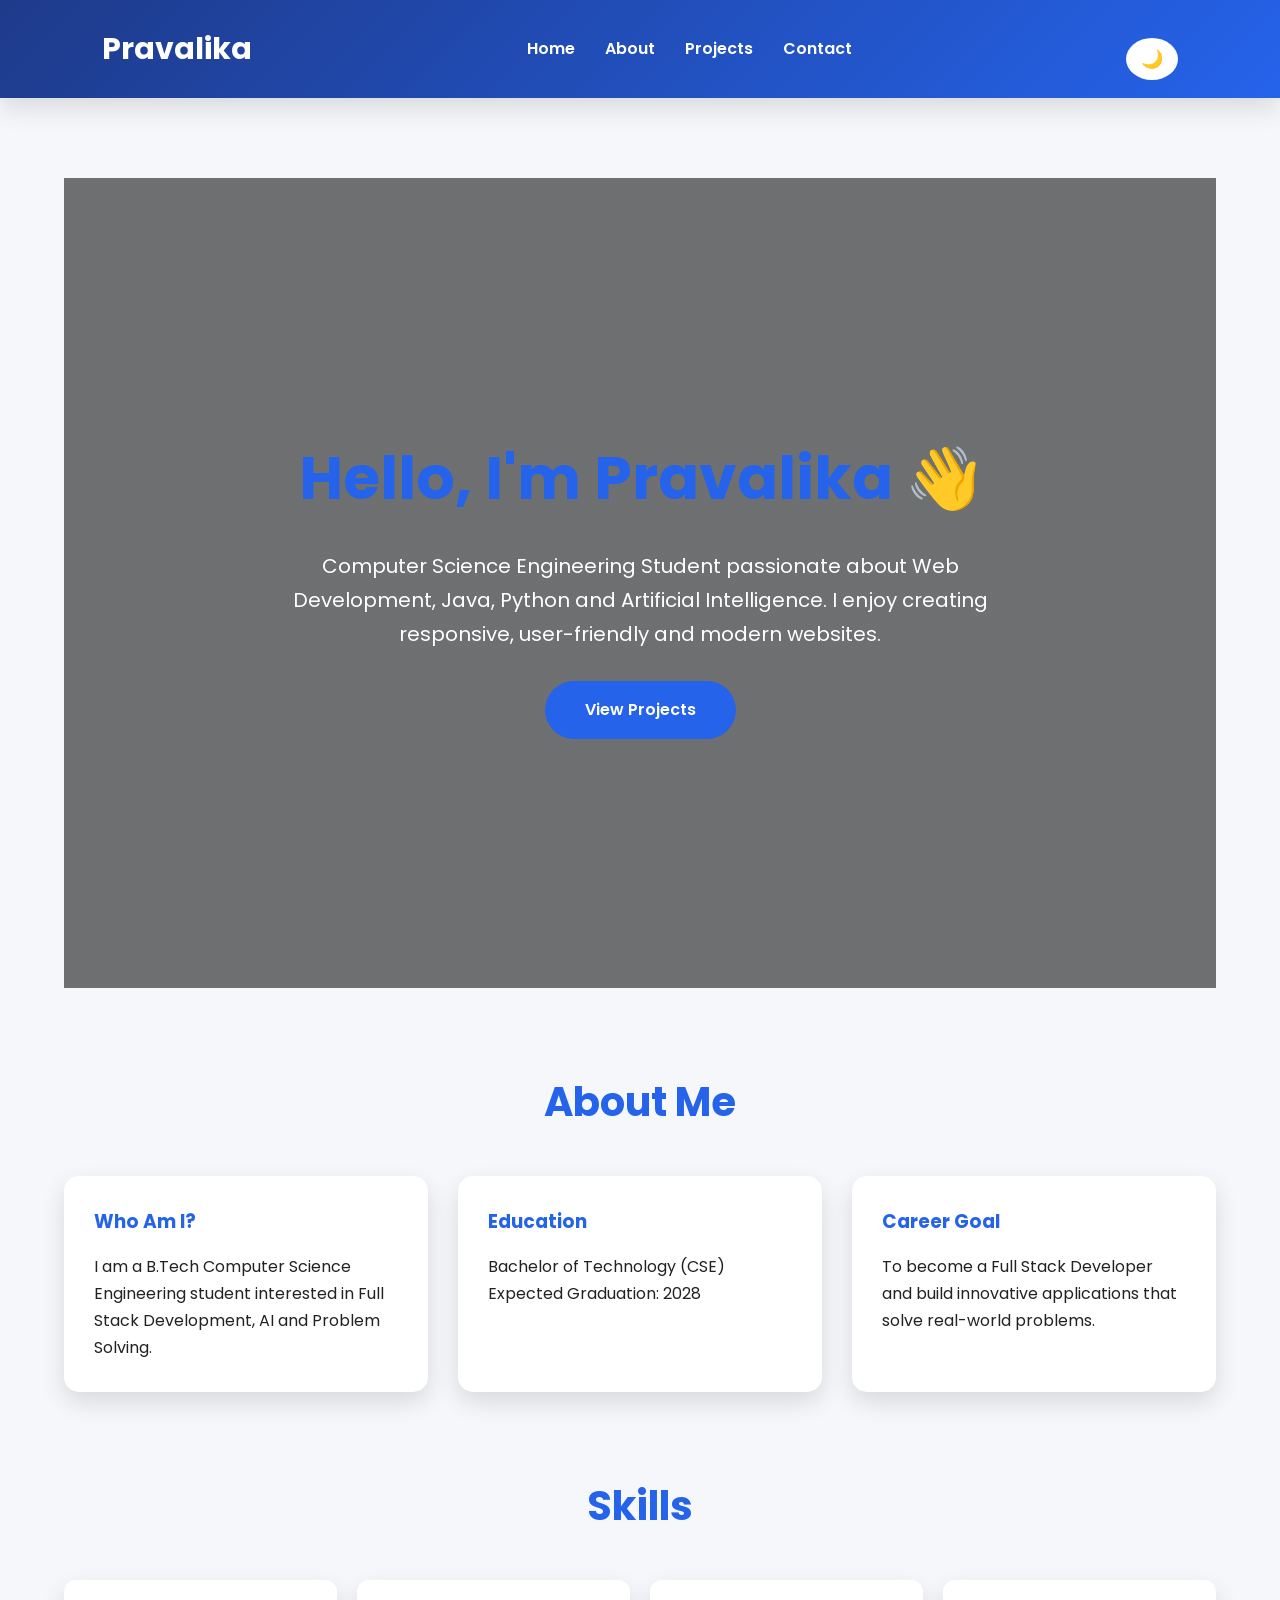
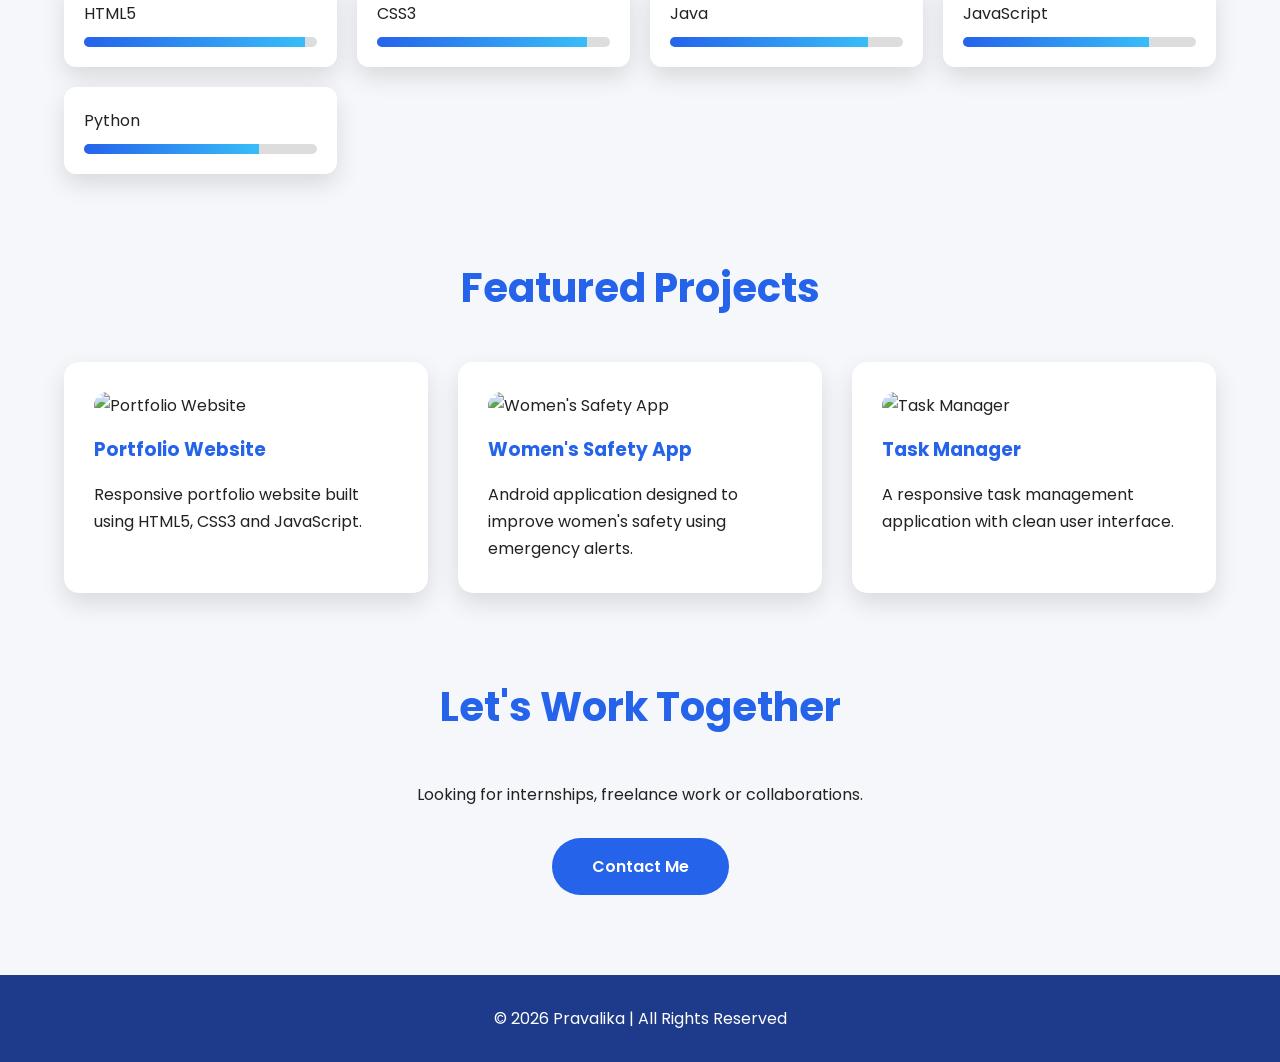
==== index.html @ 5e37d907 "Add files via upload" ====
<!DOCTYPE html>
<html lang="en">

<head>

    <meta charset="UTF-8">
    <meta name="viewport" content="width=device-width, initial-scale=1.0">

    <title>Pravalika | Portfolio</title>

    <meta name="description" content="Portfolio of Pravalika - Web Developer">

    <link rel="stylesheet" href="style.css">

</head>

<body>

    <!-- HEADER -->

    <header>

        <h1>Pravalika</h1>

        <nav>

            <ul>

                <li><a href="index.html">Home</a></li>

                <li><a href="about.html">About</a></li>

                <li><a href="projects.html">Projects</a></li>

                <li><a href="contact.html">Contact</a></li>

            </ul>

        </nav>

        <button id="theme-toggle">🌙</button>

    </header>


    <!-- HERO -->

    <section class="hero">

        <h2>Hello, I'm Pravalika 👋</h2>

        <p>
            Computer Science Engineering Student passionate about Web Development,
            Java, Python and Artificial Intelligence. I enjoy creating responsive,
            user-friendly and modern websites.
        </p>

        <a href="projects.html" class="btn">
            View Projects
        </a>

    </section>


    <!-- ABOUT -->

    <section>

        <h2>About Me</h2>

        <div class="cards">

            <article>

                <h3>Who Am I?</h3>

                <p>

                    I am a B.Tech Computer Science Engineering student interested
                    in Full Stack Development, AI and Problem Solving.

                </p>

            </article>

            <article>

                <h3>Education</h3>

                <p>

                    Bachelor of Technology (CSE)

                    <br>

                    Expected Graduation: 2028

                </p>

            </article>

            <article>

                <h3>Career Goal</h3>

                <p>

                    To become a Full Stack Developer and build innovative
                    applications that solve real-world problems.

                </p>

            </article>

        </div>

    </section>


    <!-- SKILLS -->

    <section>

        <h2>Skills</h2>

        <div class="skills">

            <div class="skill">

                HTML5

                <div class="bar">

                    <div class="fill html"></div>

                </div>

            </div>

            <div class="skill">

                CSS3

                <div class="bar">

                    <div class="fill css"></div>

                </div>

            </div>

            <div class="skill">

                Java

                <div class="bar">

                    <div class="fill java"></div>

                </div>

            </div>

            <div class="skill">

                JavaScript

                <div class="bar">

                    <div class="fill js"></div>

                </div>

            </div>

            <div class="skill">

                Python

                <div class="bar">

                    <div class="fill python"></div>

                </div>

            </div>

        </div>

    </section>


    <!-- PROJECTS -->

    <section>

        <h2>Featured Projects</h2>

        <div class="cards">

            <article class="project">

                <img src="images/project1.jpg" alt="Portfolio Website">

                <h3>Portfolio Website</h3>

                <p>

                    Responsive portfolio website built using
                    HTML5, CSS3 and JavaScript.

                </p>

            </article>

            <article class="project">

                <img src="images/project2.jpg" alt="Women's Safety App">

                <h3>Women's Safety App</h3>

                <p>

                    Android application designed to improve
                    women's safety using emergency alerts.

                </p>

            </article>

            <article class="project">

                <img src="images/project3.jpg" alt="Task Manager">

                <h3>Task Manager</h3>

                <p>

                    A responsive task management application
                    with clean user interface.

                </p>

            </article>

        </div>

    </section>


    <!-- CONTACT -->

    <section>

        <h2>Let's Work Together</h2>

        <p style="text-align:center;">

            Looking for internships, freelance work or collaborations.

        </p>

        <div style="text-align:center;">

            <a href="contact.html" class="btn">

                Contact Me

            </a>

        </div>

    </section>


    <!-- FOOTER -->

    <footer>

        <p>

            © 2026 Pravalika | All Rights Reserved

        </p>

    </footer>


    <script src="script.js"></script>

</body>

</html>
---- style.css ----
/* =========================================
   GOOGLE FONT
========================================= */
@import url('https://fonts.googleapis.com/css2?family=Poppins:wght@300;400;500;600;700;800&display=swap');

/* =========================================
   CSS VARIABLES
========================================= */
:root{
    --primary:#2563eb;
    --secondary:#1e3a8a;
    --accent:#38bdf8;

    --background:#f5f7fb;
    --card:#ffffff;

    --text:#222;
    --text-light:#666;

    --shadow:0 10px 25px rgba(0,0,0,.12);

    --radius:15px;

    --transition:.3s ease;
}

body.dark{
    --background:#0f172a;
    --card:#1e293b;

    --text:#f8fafc;
    --text-light:#cbd5e1;

    --shadow:0 10px 25px rgba(0,0,0,.4);
}

/* =========================================
   RESET
========================================= */

*{
    margin:0;
    padding:0;
    box-sizing:border-box;
}

html{
    scroll-behavior:smooth;
}

body{

    font-family:'Poppins',sans-serif;

    background:var(--background);

    color:var(--text);

    line-height:1.7;

}

/* =========================================
   IMAGES
========================================= */

img{

    max-width:100%;

    display:block;

    border-radius:12px;

}

/* =========================================
   LINKS
========================================= */

a{

    text-decoration:none;

    color:inherit;

}

/* =========================================
   HEADER
========================================= */

header{

    position:sticky;

    top:0;

    z-index:1000;

    background:linear-gradient(135deg,var(--secondary),var(--primary));

    color:white;

    padding:18px 8%;

    display:flex;

    justify-content:space-between;

    align-items:center;

    box-shadow:var(--shadow);

}

header h1{

    font-size:30px;

    font-weight:700;

}

/* =========================================
   NAVIGATION
========================================= */

nav ul{

    display:flex;

    list-style:none;

    gap:30px;

}

nav a{

    color:white;

    font-weight:600;

    transition:var(--transition);

}

nav a:hover{

    color:#FFD700;

}

/* =========================================
   HERO
========================================= */

.hero{

    min-height:90vh;

    display:flex;

    justify-content:center;

    align-items:center;

    flex-direction:column;

    text-align:center;

    color:white;

    padding:40px;

    background:

    linear-gradient(rgba(0,0,0,.55),rgba(0,0,0,.55)),

    url("https://images.unsplash.com/photo-1498050108023-c5249f4df085?auto=format&fit=crop&w=1400&q=80");

    background-size:cover;

    background-position:center;

    animation:fadeIn 1.5s;

}

.hero h2{

    font-size:60px;

    margin-bottom:20px;

}

.hero p{

    max-width:700px;

    font-size:22px;

}

/* =========================================
   BUTTON
========================================= */

.btn{

    display:inline-block;

    margin-top:30px;

    padding:15px 40px;

    background:var(--primary);

    color:white;

    border-radius:50px;

    transition:var(--transition);

    font-weight:600;

}

.btn:hover{

    background:var(--secondary);

    transform:translateY(-5px);

}

/* =========================================
   SECTION
========================================= */

section{

    width:90%;

    max-width:1200px;

    margin:80px auto;

}

section h2{

    text-align:center;

    font-size:40px;

    color:var(--primary);

    margin-bottom:40px;

}
/* =========================================
   CARDS (CSS GRID)
========================================= */

.cards{
    display:grid;
    grid-template-columns:repeat(auto-fit,minmax(280px,1fr));
    gap:30px;
}

article{
    background:var(--card);
    padding:30px;
    border-radius:var(--radius);
    box-shadow:var(--shadow);
    transition:var(--transition);
}

article:hover{
    transform:translateY(-10px);
    box-shadow:0 20px 40px rgba(37,99,235,.25);
}

article h3{
    color:var(--primary);
    margin-bottom:15px;
}

/* =========================================
   SKILLS
========================================= */

.skills{
    display:grid;
    grid-template-columns:repeat(auto-fit,minmax(220px,1fr));
    gap:20px;
}

.skill{
    background:var(--card);
    padding:20px;
    border-radius:12px;
    box-shadow:var(--shadow);
}

.bar{
    width:100%;
    height:10px;
    background:#ddd;
    border-radius:20px;
    overflow:hidden;
    margin-top:10px;
}

.fill{
    height:100%;
    background:linear-gradient(90deg,var(--primary),var(--accent));
}

.html{width:95%;}
.css{width:90%;}
.js{width:80%;}
.java{width:85%;}
.python{width:75%;}

/* =========================================
   PROJECT IMAGES
========================================= */

.project img{
    border-radius:15px;
    margin-bottom:15px;
    transition:.4s;
}

.project img:hover{
    transform:scale(1.05);
}

/* =========================================
   CONTACT FORM
========================================= */

form{
    max-width:700px;
    margin:auto;
    background:var(--card);
    padding:35px;
    border-radius:var(--radius);
    box-shadow:var(--shadow);
}

label{
    display:block;
    margin:15px 0 8px;
    font-weight:600;
}

input,
textarea{
    width:100%;
    padding:15px;
    border:1px solid #ccc;
    border-radius:10px;
    font-size:16px;
    transition:.3s;
}

input:focus,
textarea:focus{
    outline:none;
    border-color:var(--primary);
}

button{
    width:100%;
    padding:15px;
    margin-top:20px;
    border:none;
    border-radius:10px;
    background:var(--primary);
    color:white;
    font-size:18px;
    cursor:pointer;
    transition:.3s;
}

button:hover{
    background:var(--secondary);
}

/* =========================================
   FOOTER
========================================= */

footer{
    background:var(--secondary);
    color:white;
    text-align:center;
    padding:30px;
    margin-top:60px;
}

/* =========================================
   DARK MODE BUTTON
========================================= */

#theme-toggle{
    background:white;
    color:var(--primary);
    padding:10px 15px;
    border:none;
    border-radius:50%;
    cursor:pointer;
    width:auto;
}

#theme-toggle:hover{
    transform:rotate(180deg);
}

/* =========================================
   ANIMATIONS
========================================= */

@keyframes fadeIn{
    from{
        opacity:0;
        transform:translateY(30px);
    }
    to{
        opacity:1;
        transform:translateY(0);
    }
}

.fade{
    animation:fadeIn 1s ease;
}

/* =========================================
   MOBILE FIRST
========================================= */

header{
    flex-direction:column;
    gap:15px;
}

nav ul{
    flex-direction:column;
    text-align:center;
}

.hero h2{
    font-size:36px;
}

.hero p{
    font-size:18px;
}

/* =========================================
   TABLET
========================================= */

@media(min-width:768px){

header{
    flex-direction:row;
}

nav ul{
    flex-direction:row;
}

.hero h2{
    font-size:48px;
}

.hero p{
    font-size:20px;
}

}

/* =========================================
   DESKTOP
========================================= */

@media(min-width:1024px){

.hero h2{
    font-size:60px;
}

.cards{
    grid-template-columns:repeat(3,1fr);
}

.skills{
    grid-template-columns:repeat(4,1fr);
}

}

/* =========================================
   SCROLLBAR
========================================= */

::-webkit-scrollbar{
    width:10px;
}

::-webkit-scrollbar-thumb{
    background:var(--primary);
    border-radius:20px;
}

::-webkit-scrollbar-track{
    background:#eee;
}
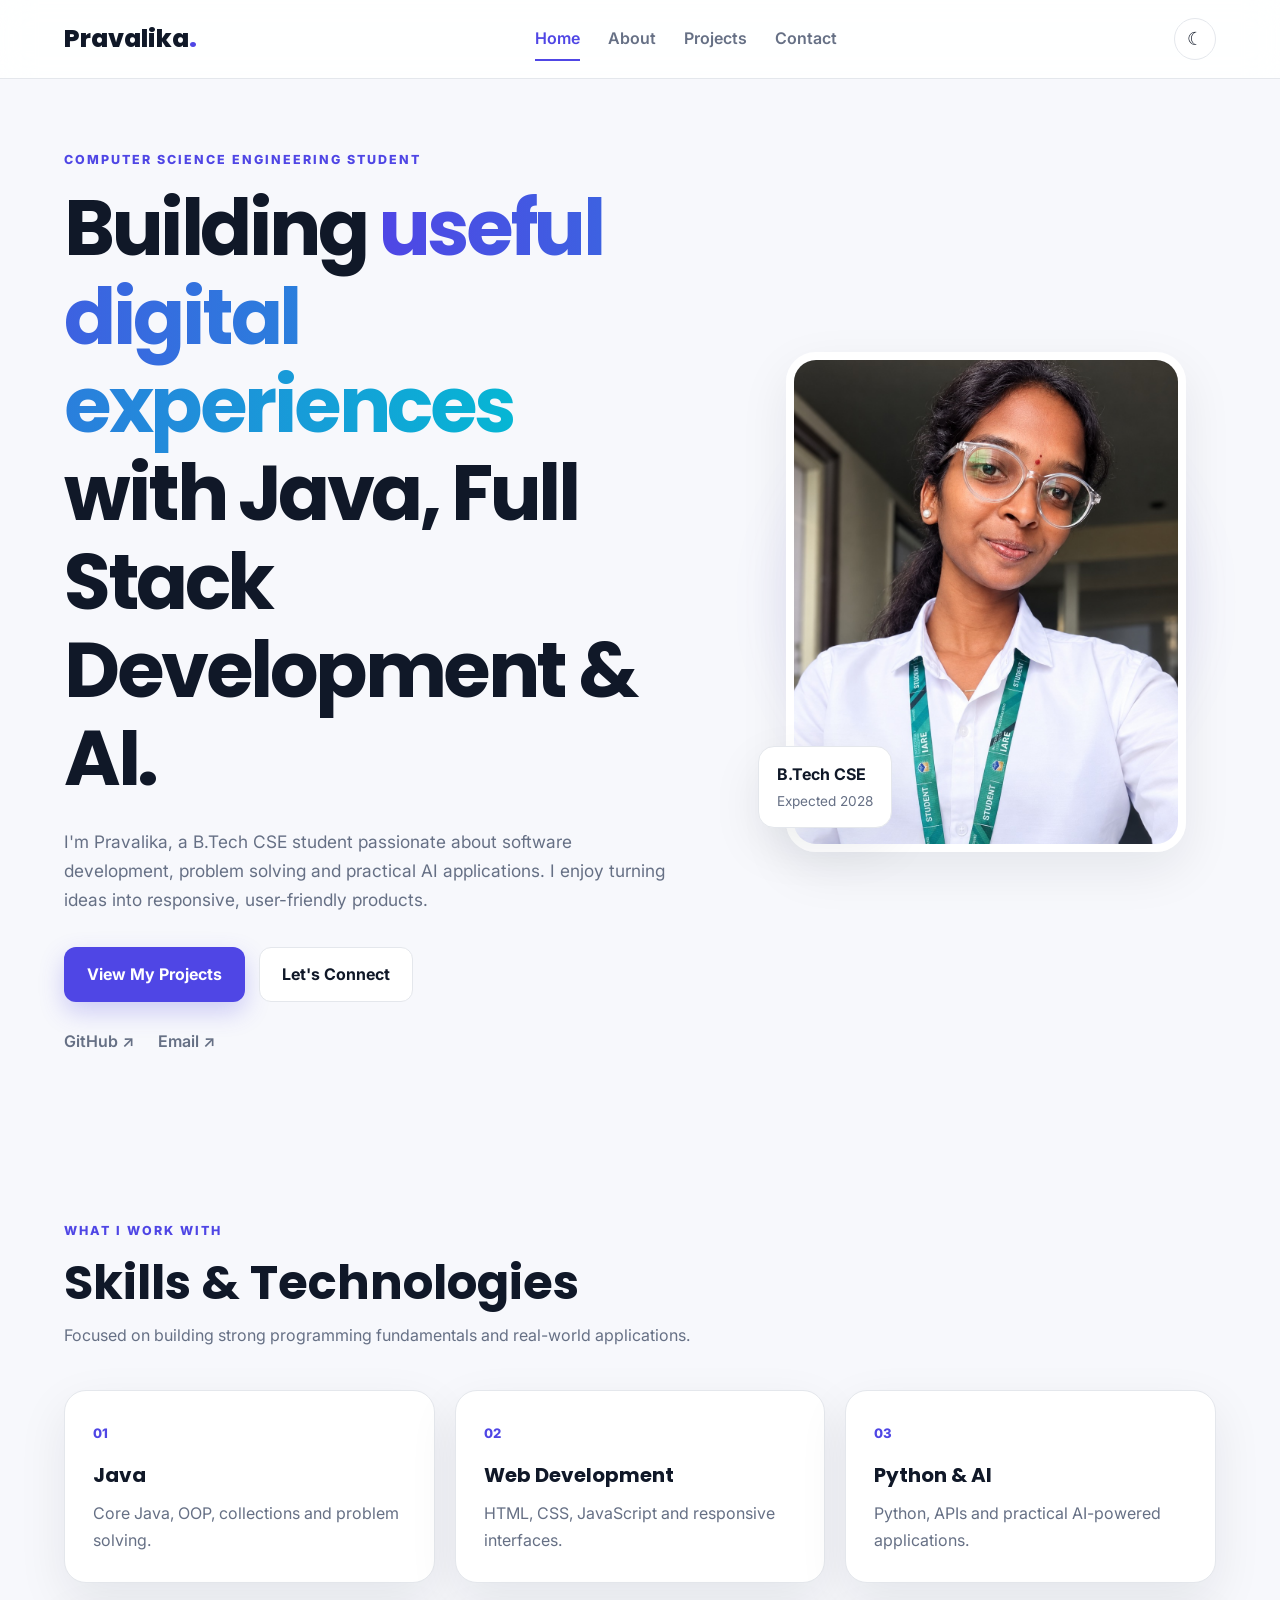
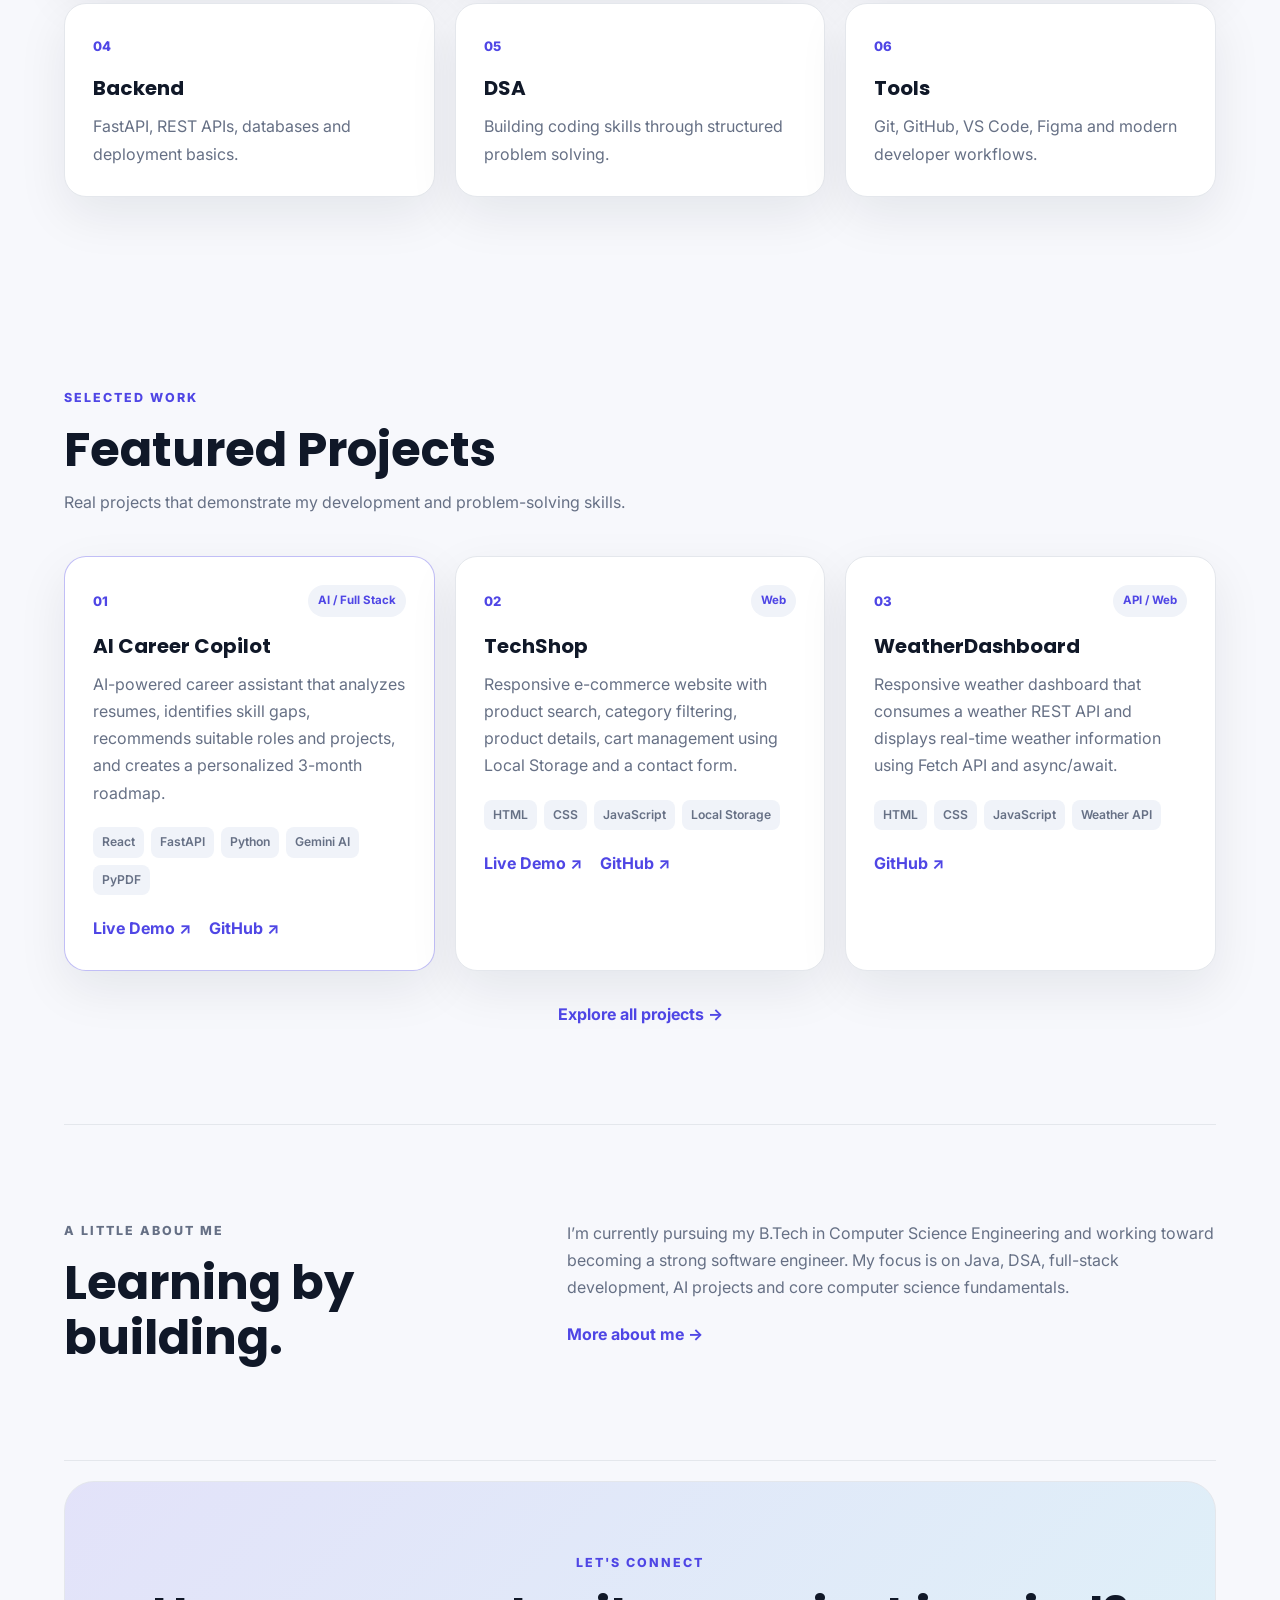
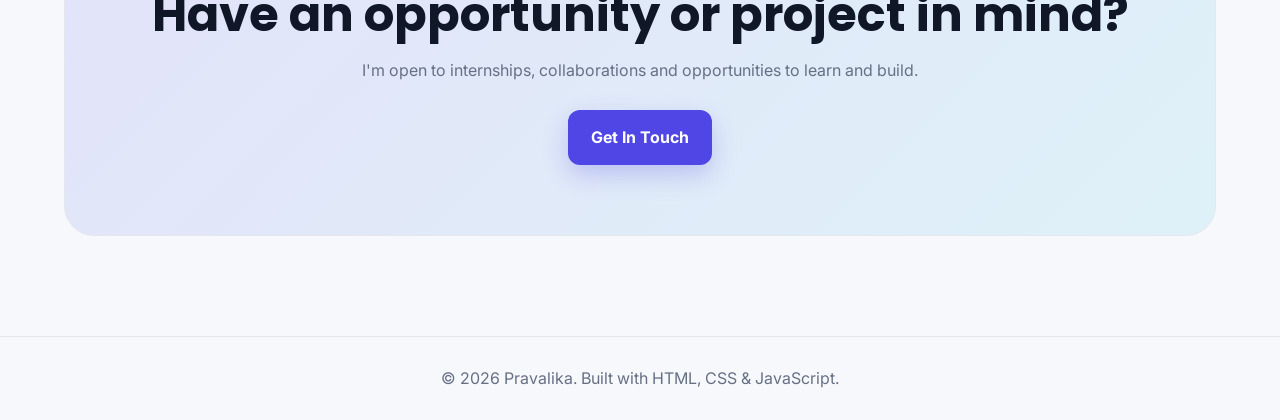
==== commit b642069e: "Update portfolio with professional design and projects" ====
--- a/index.html
+++ b/index.html
@@ -1,293 +1,148 @@
-<!DOCTYPE html>
-<html lang="en">
-
-<head>
-
-    <meta charset="UTF-8">
-    <meta name="viewport" content="width=device-width, initial-scale=1.0">
-
-    <title>Pravalika | Portfolio</title>
-
-    <meta name="description" content="Portfolio of Pravalika - Web Developer">
-
-    <link rel="stylesheet" href="style.css">
-
-</head>
-
-<body>
-
-    <!-- HEADER -->
-
-    <header>
-
-        <h1>Pravalika</h1>
-
-        <nav>
-
-            <ul>
-
-                <li><a href="index.html">Home</a></li>
-
-                <li><a href="about.html">About</a></li>
-
-                <li><a href="projects.html">Projects</a></li>
-
-                <li><a href="contact.html">Contact</a></li>
-
-            </ul>
-
-        </nav>
-
-        <button id="theme-toggle">🌙</button>
-
-    </header>
-
-
-    <!-- HERO -->
-
-    <section class="hero">
-
-        <h2>Hello, I'm Pravalika 👋</h2>
-
-        <p>
-            Computer Science Engineering Student passionate about Web Development,
-            Java, Python and Artificial Intelligence. I enjoy creating responsive,
-            user-friendly and modern websites.
-        </p>
-
-        <a href="projects.html" class="btn">
-            View Projects
-        </a>
-
-    </section>
-
-
-    <!-- ABOUT -->
-
-    <section>
-
-        <h2>About Me</h2>
-
-        <div class="cards">
-
-            <article>
-
-                <h3>Who Am I?</h3>
-
-                <p>
-
-                    I am a B.Tech Computer Science Engineering student interested
-                    in Full Stack Development, AI and Problem Solving.
-
-                </p>
-
-            </article>
-
-            <article>
-
-                <h3>Education</h3>
-
-                <p>
-
-                    Bachelor of Technology (CSE)
-
-                    <br>
-
-                    Expected Graduation: 2028
-
-                </p>
-
-            </article>
-
-            <article>
-
-                <h3>Career Goal</h3>
-
-                <p>
-
-                    To become a Full Stack Developer and build innovative
-                    applications that solve real-world problems.
-
-                </p>
-
-            </article>
-
-        </div>
-
-    </section>
-
-
-    <!-- SKILLS -->
-
-    <section>
-
-        <h2>Skills</h2>
-
-        <div class="skills">
-
-            <div class="skill">
-
-                HTML5
-
-                <div class="bar">
-
-                    <div class="fill html"></div>
-
-                </div>
-
-            </div>
-
-            <div class="skill">
-
-                CSS3
-
-                <div class="bar">
-
-                    <div class="fill css"></div>
-
-                </div>
-
-            </div>
-
-            <div class="skill">
-
-                Java
-
-                <div class="bar">
-
-                    <div class="fill java"></div>
-
-                </div>
-
-            </div>
-
-            <div class="skill">
-
-                JavaScript
-
-                <div class="bar">
-
-                    <div class="fill js"></div>
-
-                </div>
-
-            </div>
-
-            <div class="skill">
-
-                Python
-
-                <div class="bar">
-
-                    <div class="fill python"></div>
-
-                </div>
-
-            </div>
-
-        </div>
-
-    </section>
-
-
-    <!-- PROJECTS -->
-
-    <section>
-
-        <h2>Featured Projects</h2>
-
-        <div class="cards">
-
-            <article class="project">
-
-                <img src="images/project1.jpg" alt="Portfolio Website">
-
-                <h3>Portfolio Website</h3>
-
-                <p>
-
-                    Responsive portfolio website built using
-                    HTML5, CSS3 and JavaScript.
-
-                </p>
-
-            </article>
-
-            <article class="project">
-
-                <img src="images/project2.jpg" alt="Women's Safety App">
-
-                <h3>Women's Safety App</h3>
-
-                <p>
-
-                    Android application designed to improve
-                    women's safety using emergency alerts.
-
-                </p>
-
-            </article>
-
-            <article class="project">
-
-                <img src="images/project3.jpg" alt="Task Manager">
-
-                <h3>Task Manager</h3>
-
-                <p>
-
-                    A responsive task management application
-                    with clean user interface.
-
-                </p>
-
-            </article>
-
-        </div>
-
-    </section>
-
-
-    <!-- CONTACT -->
-
-    <section>
-
-        <h2>Let's Work Together</h2>
-
-        <p style="text-align:center;">
-
-            Looking for internships, freelance work or collaborations.
-
-        </p>
-
-        <div style="text-align:center;">
-
-            <a href="contact.html" class="btn">
-
-                Contact Me
-
-            </a>
-
-        </div>
-
-    </section>
-
-
-    <!-- FOOTER -->
-
-    <footer>
-
-        <p>
-
-            © 2026 Pravalika | All Rights Reserved
-
-        </p>
-
-    </footer>
-
-
-    <script src="script.js"></script>
-
-</body>
-
+<!DOCTYPE html>
+<html lang="en">
+<head>
+    <meta charset="UTF-8">
+    <meta name="viewport" content="width=device-width, initial-scale=1.0">
+    <meta name="description" content="Pravalika — Computer Science Engineering student focused on Java, Full Stack Development and Artificial Intelligence.">
+    <title>Pravalika | CSE Student & Developer</title>
+    <link rel="preconnect" href="https://fonts.googleapis.com">
+    <link rel="preconnect" href="https://fonts.gstatic.com" crossorigin>
+    <link href="https://fonts.googleapis.com/css2?family=Inter:wght@400;500;600;700;800&family=Poppins:wght@500;600;700;800&display=swap" rel="stylesheet">
+    <link rel="stylesheet" href="style.css">
+</head>
+<body>
+<header class="site-header">
+    <a class="brand" href="index.html">Pravalika<span>.</span></a>
+    <nav class="nav">
+        <a class="active" href="index.html">Home</a>
+        <a href="about.html">About</a>
+        <a href="projects.html">Projects</a>
+        <a href="contact.html">Contact</a>
+    </nav>
+    <button class="theme-toggle" id="theme-toggle" aria-label="Toggle dark mode">☾</button>
+</header>
+
+<main>
+<section class="hero home-hero">
+    <div class="hero-content">
+        <p class="eyebrow">COMPUTER SCIENCE ENGINEERING STUDENT</p>
+        <h1>Building <span>useful digital experiences</span> with Java, Full Stack Development & AI.</h1>
+        <p class="hero-text">
+            I'm Pravalika, a B.Tech CSE student passionate about software development,
+            problem solving and practical AI applications. I enjoy turning ideas into
+            responsive, user-friendly products.
+        </p>
+        <div class="hero-actions">
+            <a class="btn primary" href="projects.html">View My Projects</a>
+            <a class="btn secondary" href="contact.html">Let's Connect</a>
+        </div>
+        <div class="quick-links">
+            <a href="https://github.com/pravalikathigutla-commits" target="_blank" rel="noopener">GitHub ↗</a>
+            <a href="mailto:pravalikathigutla@gmail.com">Email ↗</a>
+        </div>
+    </div>
+
+    <div class="profile-wrap">
+        <div class="profile-glow"></div>
+        <img class="profile-photo" src="images/profile.jpg" alt="Pravalika profile photo">
+        <div class="profile-card">
+            <strong>B.Tech CSE</strong>
+            <span>Expected 2028</span>
+        </div>
+    </div>
+</section>
+
+<section class="section">
+    <div class="section-heading">
+        <p class="eyebrow">WHAT I WORK WITH</p>
+        <h2>Skills & Technologies</h2>
+        <p>Focused on building strong programming fundamentals and real-world applications.</p>
+    </div>
+    <div class="skill-grid">
+        <div class="skill-card"><span>01</span><h3>Java</h3><p>Core Java, OOP, collections and problem solving.</p></div>
+        <div class="skill-card"><span>02</span><h3>Web Development</h3><p>HTML, CSS, JavaScript and responsive interfaces.</p></div>
+        <div class="skill-card"><span>03</span><h3>Python & AI</h3><p>Python, APIs and practical AI-powered applications.</p></div>
+        <div class="skill-card"><span>04</span><h3>Backend</h3><p>FastAPI, REST APIs, databases and deployment basics.</p></div>
+        <div class="skill-card"><span>05</span><h3>DSA</h3><p>Building coding skills through structured problem solving.</p></div>
+        <div class="skill-card"><span>06</span><h3>Tools</h3><p>Git, GitHub, VS Code, Figma and modern developer workflows.</p></div>
+    </div>
+</section>
+
+<section class="section projects-section">
+    <div class="section-heading">
+        <p class="eyebrow">SELECTED WORK</p>
+        <h2>Featured Projects</h2>
+        <p>Real projects that demonstrate my development and problem-solving skills.</p>
+    </div>
+
+    <div class="project-grid">
+        <article class="project-card featured">
+            <div class="project-top">
+                <span class="project-number">01</span>
+                <span class="project-badge">AI / Full Stack</span>
+            </div>
+            <h3>AI Career Copilot</h3>
+            <p>AI-powered career assistant that analyzes resumes, identifies skill gaps, recommends suitable roles and projects, and creates a personalized 3-month roadmap.</p>
+            <div class="tech-list"><span>React</span><span>FastAPI</span><span>Python</span><span>Gemini AI</span><span>PyPDF</span></div>
+            <div class="project-links">
+                <a href="https://ai-career-copilot-zeta-five.vercel.app/" target="_blank" rel="noopener">Live Demo ↗</a>
+                <a href="https://github.com/pravalikathigutla-commits/AI-Career-Copilot" target="_blank" rel="noopener">GitHub ↗</a>
+            </div>
+        </article>
+
+        <article class="project-card">
+            <div class="project-top">
+                <span class="project-number">02</span>
+                <span class="project-badge">Web</span>
+            </div>
+            <h3>TechShop</h3>
+            <p>Responsive e-commerce website with product search, category filtering, product details, cart management using Local Storage and a contact form.</p>
+            <div class="tech-list"><span>HTML</span><span>CSS</span><span>JavaScript</span><span>Local Storage</span></div>
+            <div class="project-links">
+                <a href="https://tech-shop-red.vercel.app/" target="_blank" rel="noopener">Live Demo ↗</a>
+                <a href="https://github.com/pravalikathigutla-commits/TechShop" target="_blank" rel="noopener">GitHub ↗</a>
+            </div>
+        </article>
+
+        <article class="project-card">
+            <div class="project-top">
+                <span class="project-number">03</span>
+                <span class="project-badge">API / Web</span>
+            </div>
+            <h3>WeatherDashboard</h3>
+            <p>Responsive weather dashboard that consumes a weather REST API and displays real-time weather information using Fetch API and async/await.</p>
+            <div class="tech-list"><span>HTML</span><span>CSS</span><span>JavaScript</span><span>Weather API</span></div>
+            <div class="project-links">
+                <a href="https://github.com/pravalikathigutla-commits/WeatherDashboard" target="_blank" rel="noopener">GitHub ↗</a>
+            </div>
+        </article>
+    </div>
+    <div class="center"><a class="text-link" href="projects.html">Explore all projects →</a></div>
+</section>
+
+<section class="section about-preview">
+    <div>
+        <p class="eyebrow">A LITTLE ABOUT ME</p>
+        <h2>Learning by building.</h2>
+    </div>
+    <div>
+        <p>I’m currently pursuing my B.Tech in Computer Science Engineering and working toward becoming a strong software engineer. My focus is on Java, DSA, full-stack development, AI projects and core computer science fundamentals.</p>
+        <a class="text-link" href="about.html">More about me →</a>
+    </div>
+</section>
+
+<section class="cta">
+    <p class="eyebrow">LET'S CONNECT</p>
+    <h2>Have an opportunity or project in mind?</h2>
+    <p>I'm open to internships, collaborations and opportunities to learn and build.</p>
+    <a class="btn primary" href="contact.html">Get In Touch</a>
+</section>
+</main>
+
+<footer>
+    <p>© 2026 Pravalika. Built with HTML, CSS & JavaScript.</p>
+</footer>
+
+<script src="script.js"></script>
+</body>
 </html>
--- a/style.css
+++ b/style.css
@@ -1,525 +1,239 @@
-/* =========================================
-   GOOGLE FONT
-========================================= */
-@import url('https://fonts.googleapis.com/css2?family=Poppins:wght@300;400;500;600;700;800&display=swap');
-
-/* =========================================
-   CSS VARIABLES
-========================================= */
-:root{
-    --primary:#2563eb;
-    --secondary:#1e3a8a;
-    --accent:#38bdf8;
-
-    --background:#f5f7fb;
-    --card:#ffffff;
-
-    --text:#222;
-    --text-light:#666;
-
-    --shadow:0 10px 25px rgba(0,0,0,.12);
-
-    --radius:15px;
-
-    --transition:.3s ease;
-}
-
-body.dark{
-    --background:#0f172a;
-    --card:#1e293b;
-
-    --text:#f8fafc;
-    --text-light:#cbd5e1;
-
-    --shadow:0 10px 25px rgba(0,0,0,.4);
-}
-
-/* =========================================
-   RESET
-========================================= */
-
-*{
-    margin:0;
-    padding:0;
-    box-sizing:border-box;
-}
-
-html{
-    scroll-behavior:smooth;
-}
-
-body{
-
-    font-family:'Poppins',sans-serif;
-
-    background:var(--background);
-
-    color:var(--text);
-
-    line-height:1.7;
-
-}
-
-/* =========================================
-   IMAGES
-========================================= */
-
-img{
-
-    max-width:100%;
-
-    display:block;
-
-    border-radius:12px;
-
-}
-
-/* =========================================
-   LINKS
-========================================= */
-
-a{
-
-    text-decoration:none;
-
-    color:inherit;
-
-}
-
-/* =========================================
-   HEADER
-========================================= */
-
-header{
-
-    position:sticky;
-
-    top:0;
-
-    z-index:1000;
-
-    background:linear-gradient(135deg,var(--secondary),var(--primary));
-
-    color:white;
-
-    padding:18px 8%;
-
-    display:flex;
-
-    justify-content:space-between;
-
-    align-items:center;
-
-    box-shadow:var(--shadow);
-
-}
-
-header h1{
-
-    font-size:30px;
-
-    font-weight:700;
-
-}
-
-/* =========================================
-   NAVIGATION
-========================================= */
-
-nav ul{
-
-    display:flex;
-
-    list-style:none;
-
-    gap:30px;
-
-}
-
-nav a{
-
-    color:white;
-
-    font-weight:600;
-
-    transition:var(--transition);
-
-}
-
-nav a:hover{
-
-    color:#FFD700;
-
-}
-
-/* =========================================
-   HERO
-========================================= */
-
-.hero{
-
-    min-height:90vh;
-
-    display:flex;
-
-    justify-content:center;
-
-    align-items:center;
-
-    flex-direction:column;
-
-    text-align:center;
-
-    color:white;
-
-    padding:40px;
-
-    background:
-
-    linear-gradient(rgba(0,0,0,.55),rgba(0,0,0,.55)),
-
-    url("https://images.unsplash.com/photo-1498050108023-c5249f4df085?auto=format&fit=crop&w=1400&q=80");
-
-    background-size:cover;
-
-    background-position:center;
-
-    animation:fadeIn 1.5s;
-
-}
-
-.hero h2{
-
-    font-size:60px;
-
-    margin-bottom:20px;
-
-}
-
-.hero p{
-
-    max-width:700px;
-
-    font-size:22px;
-
-}
-
-/* =========================================
-   BUTTON
-========================================= */
-
-.btn{
-
-    display:inline-block;
-
-    margin-top:30px;
-
-    padding:15px 40px;
-
-    background:var(--primary);
-
-    color:white;
-
-    border-radius:50px;
-
-    transition:var(--transition);
-
-    font-weight:600;
-
-}
-
-.btn:hover{
-
-    background:var(--secondary);
-
-    transform:translateY(-5px);
-
-}
-
-/* =========================================
-   SECTION
-========================================= */
-
-section{
-
-    width:90%;
-
-    max-width:1200px;
-
-    margin:80px auto;
-
-}
-
-section h2{
-
-    text-align:center;
-
-    font-size:40px;
-
-    color:var(--primary);
-
-    margin-bottom:40px;
-
-}
-/* =========================================
-   CARDS (CSS GRID)
-========================================= */
-
-.cards{
-    display:grid;
-    grid-template-columns:repeat(auto-fit,minmax(280px,1fr));
-    gap:30px;
-}
-
-article{
-    background:var(--card);
-    padding:30px;
-    border-radius:var(--radius);
-    box-shadow:var(--shadow);
-    transition:var(--transition);
-}
-
-article:hover{
-    transform:translateY(-10px);
-    box-shadow:0 20px 40px rgba(37,99,235,.25);
-}
-
-article h3{
-    color:var(--primary);
-    margin-bottom:15px;
-}
-
-/* =========================================
-   SKILLS
-========================================= */
-
-.skills{
-    display:grid;
-    grid-template-columns:repeat(auto-fit,minmax(220px,1fr));
-    gap:20px;
-}
-
-.skill{
-    background:var(--card);
-    padding:20px;
-    border-radius:12px;
-    box-shadow:var(--shadow);
-}
-
-.bar{
-    width:100%;
-    height:10px;
-    background:#ddd;
-    border-radius:20px;
-    overflow:hidden;
-    margin-top:10px;
-}
-
-.fill{
-    height:100%;
-    background:linear-gradient(90deg,var(--primary),var(--accent));
-}
-
-.html{width:95%;}
-.css{width:90%;}
-.js{width:80%;}
-.java{width:85%;}
-.python{width:75%;}
-
-/* =========================================
-   PROJECT IMAGES
-========================================= */
-
-.project img{
-    border-radius:15px;
-    margin-bottom:15px;
-    transition:.4s;
-}
-
-.project img:hover{
-    transform:scale(1.05);
-}
-
-/* =========================================
-   CONTACT FORM
-========================================= */
-
-form{
-    max-width:700px;
-    margin:auto;
-    background:var(--card);
-    padding:35px;
-    border-radius:var(--radius);
-    box-shadow:var(--shadow);
-}
-
-label{
-    display:block;
-    margin:15px 0 8px;
-    font-weight:600;
-}
-
-input,
-textarea{
-    width:100%;
-    padding:15px;
-    border:1px solid #ccc;
-    border-radius:10px;
-    font-size:16px;
-    transition:.3s;
-}
-
-input:focus,
-textarea:focus{
-    outline:none;
-    border-color:var(--primary);
-}
-
-button{
-    width:100%;
-    padding:15px;
-    margin-top:20px;
-    border:none;
-    border-radius:10px;
-    background:var(--primary);
-    color:white;
-    font-size:18px;
-    cursor:pointer;
-    transition:.3s;
-}
-
-button:hover{
-    background:var(--secondary);
-}
-
-/* =========================================
-   FOOTER
-========================================= */
-
-footer{
-    background:var(--secondary);
-    color:white;
-    text-align:center;
-    padding:30px;
-    margin-top:60px;
-}
-
-/* =========================================
-   DARK MODE BUTTON
-========================================= */
-
-#theme-toggle{
-    background:white;
-    color:var(--primary);
-    padding:10px 15px;
-    border:none;
-    border-radius:50%;
-    cursor:pointer;
-    width:auto;
-}
-
-#theme-toggle:hover{
-    transform:rotate(180deg);
-}
-
-/* =========================================
-   ANIMATIONS
-========================================= */
-
-@keyframes fadeIn{
-    from{
-        opacity:0;
-        transform:translateY(30px);
-    }
-    to{
-        opacity:1;
-        transform:translateY(0);
-    }
-}
-
-.fade{
-    animation:fadeIn 1s ease;
-}
-
-/* =========================================
-   MOBILE FIRST
-========================================= */
-
-header{
-    flex-direction:column;
-    gap:15px;
-}
-
-nav ul{
-    flex-direction:column;
-    text-align:center;
-}
-
-.hero h2{
-    font-size:36px;
-}
-
-.hero p{
-    font-size:18px;
-}
-
-/* =========================================
-   TABLET
-========================================= */
-
-@media(min-width:768px){
-
-header{
-    flex-direction:row;
-}
-
-nav ul{
-    flex-direction:row;
-}
-
-.hero h2{
-    font-size:48px;
-}
-
-.hero p{
-    font-size:20px;
-}
-
-}
-
-/* =========================================
-   DESKTOP
-========================================= */
-
-@media(min-width:1024px){
-
-.hero h2{
-    font-size:60px;
-}
-
-.cards{
-    grid-template-columns:repeat(3,1fr);
-}
-
-.skills{
-    grid-template-columns:repeat(4,1fr);
-}
-
-}
-
-/* =========================================
-   SCROLLBAR
-========================================= */
-
-::-webkit-scrollbar{
-    width:10px;
-}
-
-::-webkit-scrollbar-thumb{
-    background:var(--primary);
-    border-radius:20px;
-}
-
-::-webkit-scrollbar-track{
-    background:#eee;
-}+@import url('https://fonts.googleapis.com/css2?family=Inter:wght@400;500;600;700;800&family=Poppins:wght@500;600;700;800&display=swap');
+
+:root {
+    --bg: #f7f8fc;
+    --surface: #ffffff;
+    --surface-2: #f0f3f9;
+    --text: #101828;
+    --muted: #667085;
+    --line: #e4e7ec;
+    --primary: #4f46e5;
+    --primary-dark: #3730a3;
+    --accent: #06b6d4;
+    --shadow: 0 18px 50px rgba(16, 24, 40, .08);
+    --radius: 22px;
+    --max: 1180px;
+}
+
+body.dark {
+    --bg: #080b14;
+    --surface: #101522;
+    --surface-2: #171d2b;
+    --text: #f8fafc;
+    --muted: #a7b0c0;
+    --line: #263044;
+    --shadow: 0 18px 50px rgba(0,0,0,.35);
+}
+
+* { box-sizing: border-box; margin: 0; padding: 0; }
+html { scroll-behavior: smooth; }
+body {
+    font-family: Inter, sans-serif;
+    background: var(--bg);
+    color: var(--text);
+    line-height: 1.7;
+    transition: background .25s, color .25s;
+}
+a { color: inherit; text-decoration: none; }
+button, input, textarea { font: inherit; }
+img { max-width: 100%; display: block; }
+
+.site-header {
+    position: sticky;
+    top: 0;
+    z-index: 50;
+    display: flex;
+    align-items: center;
+    justify-content: space-between;
+    gap: 24px;
+    padding: 18px max(5vw, 24px);
+    background: color-mix(in srgb, var(--surface) 88%, transparent);
+    backdrop-filter: blur(16px);
+    border-bottom: 1px solid var(--line);
+}
+.brand {
+    font-family: Poppins, sans-serif;
+    font-size: 1.55rem;
+    font-weight: 800;
+}
+.brand span { color: var(--primary); }
+.nav { display: flex; gap: 28px; align-items: center; }
+.nav a { color: var(--muted); font-weight: 600; position: relative; }
+.nav a:hover, .nav a.active { color: var(--primary); }
+.nav a.active::after {
+    content: "";
+    position: absolute;
+    left: 0; right: 0; bottom: -8px;
+    height: 2px; background: var(--primary);
+}
+.theme-toggle {
+    width: 42px; height: 42px; border-radius: 50%;
+    border: 1px solid var(--line); background: var(--surface);
+    color: var(--text); cursor: pointer; font-size: 1.1rem;
+}
+.theme-toggle:hover { transform: rotate(20deg); }
+
+.hero, .page-hero, .section { width: min(var(--max), 90%); margin-inline: auto; }
+.home-hero {
+    min-height: calc(100vh - 80px);
+    display: grid;
+    grid-template-columns: 1.15fr .85fr;
+    align-items: center;
+    gap: 70px;
+    padding: 70px 0;
+}
+.eyebrow {
+    color: var(--primary);
+    font-size: .78rem;
+    letter-spacing: .16em;
+    font-weight: 800;
+    margin-bottom: 14px;
+}
+.hero h1, .page-hero h1, h2 {
+    font-family: Poppins, sans-serif;
+    line-height: 1.15;
+}
+.hero h1 { font-size: clamp(2.7rem, 6vw, 5rem); letter-spacing: -.045em; }
+.hero h1 span {
+    background: linear-gradient(90deg, var(--primary), var(--accent));
+    -webkit-background-clip: text; background-clip: text; color: transparent;
+}
+.hero-text, .page-hero > p:last-child {
+    color: var(--muted); font-size: 1.08rem; max-width: 720px; margin-top: 24px;
+}
+.hero-actions { display: flex; flex-wrap: wrap; gap: 14px; margin-top: 32px; }
+.btn {
+    display: inline-flex; align-items: center; justify-content: center;
+    padding: 13px 22px; border-radius: 12px; font-weight: 700;
+    border: 1px solid transparent; transition: .25s ease; cursor: pointer;
+}
+.btn:hover { transform: translateY(-2px); }
+.btn.primary { background: var(--primary); color: white; box-shadow: 0 10px 25px rgba(79,70,229,.25); }
+.btn.primary:hover { background: var(--primary-dark); }
+.btn.secondary { border-color: var(--line); background: var(--surface); }
+.quick-links { display: flex; gap: 24px; margin-top: 26px; color: var(--muted); font-weight: 600; }
+.quick-links a:hover { color: var(--primary); }
+
+.profile-wrap { position: relative; width: min(400px, 85vw); justify-self: center; }
+.profile-glow {
+    position: absolute; inset: -35px;
+    background: radial-gradient(circle, rgba(79,70,229,.25), transparent 65%);
+    filter: blur(15px); z-index: -1;
+}
+.profile-photo {
+    width: 100%; aspect-ratio: 4/5; object-fit: cover;
+    object-position: center 18%; border-radius: 30px;
+    border: 8px solid var(--surface); box-shadow: var(--shadow);
+}
+.profile-card {
+    position: absolute; left: -28px; bottom: 24px;
+    background: var(--surface); border: 1px solid var(--line);
+    border-radius: 16px; padding: 14px 18px; box-shadow: var(--shadow);
+    display: grid; gap: 2px;
+}
+.profile-card span { color: var(--muted); font-size: .85rem; }
+
+.section { padding: 95px 0; }
+.section-heading { max-width: 680px; margin-bottom: 40px; }
+.section-heading h2, .about-preview h2, .contact-grid h2 { font-size: clamp(2rem, 4vw, 3rem); }
+.section-heading > p:last-child { color: var(--muted); margin-top: 12px; }
+
+.skill-grid, .project-grid, .focus-grid {
+    display: grid; grid-template-columns: repeat(3, 1fr); gap: 20px;
+}
+.skill-card, .project-card {
+    background: var(--surface); border: 1px solid var(--line);
+    border-radius: var(--radius); padding: 28px; box-shadow: var(--shadow);
+    transition: transform .25s ease, border-color .25s ease;
+}
+.skill-card:hover, .project-card:hover { transform: translateY(-6px); border-color: rgba(79,70,229,.35); }
+.skill-card > span, .project-number { color: var(--primary); font-weight: 800; font-size: .82rem; }
+.skill-card h3, .project-card h3 { font-family: Poppins, sans-serif; font-size: 1.25rem; margin: 12px 0 8px; }
+.skill-card p, .project-card p { color: var(--muted); }
+.project-card.featured { border-color: rgba(79,70,229,.35); }
+.project-top { display: flex; justify-content: space-between; gap: 12px; align-items: center; }
+.project-badge {
+    font-size: .72rem; font-weight: 700; padding: 6px 10px;
+    border-radius: 99px; background: var(--surface-2); color: var(--primary);
+}
+.tech-list { display: flex; flex-wrap: wrap; gap: 7px; margin: 20px 0; }
+.tech-list span {
+    padding: 5px 9px; border-radius: 8px; background: var(--surface-2);
+    color: var(--muted); font-size: .76rem; font-weight: 600;
+}
+.project-links { display: flex; gap: 18px; flex-wrap: wrap; margin-top: 20px; }
+.project-links a, .text-link { color: var(--primary); font-weight: 700; }
+.center { text-align: center; margin-top: 30px; }
+.about-preview {
+    display: grid; grid-template-columns: .8fr 1.2fr; gap: 70px;
+    border-top: 1px solid var(--line); border-bottom: 1px solid var(--line);
+}
+.about-preview p { color: var(--muted); }
+.about-preview .text-link { display: inline-block; margin-top: 20px; }
+
+.page-hero { padding: 100px 0 45px; }
+.page-hero h1 { font-size: clamp(2.5rem, 6vw, 4.5rem); letter-spacing: -.04em; max-width: 900px; }
+.page-hero > p:last-child { max-width: 760px; }
+
+.about-grid { display: grid; grid-template-columns: .75fr 1.25fr; gap: 70px; align-items: center; }
+.about-photo-card { background: var(--surface); padding: 12px; border: 1px solid var(--line); border-radius: 28px; box-shadow: var(--shadow); }
+.about-photo-card img { aspect-ratio: 4/5; object-fit: cover; object-position: center 18%; border-radius: 20px; }
+.about-copy p { color: var(--muted); margin-bottom: 16px; }
+.info-grid { display: grid; grid-template-columns: 1fr 1fr; gap: 14px; margin-top: 28px; }
+.info-grid div { padding: 17px; background: var(--surface); border: 1px solid var(--line); border-radius: 14px; }
+.info-grid strong, .info-grid span { display: block; }
+.info-grid span { color: var(--muted); font-size: .9rem; margin-top: 4px; }
+.focus-grid { grid-template-columns: repeat(3, 1fr); }
+
+.contact-grid { display: grid; grid-template-columns: .85fr 1.15fr; gap: 70px; align-items: start; }
+.contact-intro { color: var(--muted); margin: 18px 0 28px; }
+.contact-list { display: grid; gap: 12px; }
+.contact-list > * {
+    padding: 17px 18px; border: 1px solid var(--line); border-radius: 14px;
+    background: var(--surface); display: grid; gap: 3px;
+}
+.contact-list span { color: var(--muted); word-break: break-word; }
+form {
+    background: var(--surface); border: 1px solid var(--line);
+    padding: 30px; border-radius: var(--radius); box-shadow: var(--shadow);
+}
+label { display: block; margin: 15px 0 7px; font-weight: 700; }
+input, textarea {
+    width: 100%; padding: 13px 14px; border: 1px solid var(--line);
+    border-radius: 11px; background: var(--bg); color: var(--text);
+    outline: none;
+}
+input:focus, textarea:focus { border-color: var(--primary); box-shadow: 0 0 0 3px rgba(79,70,229,.1); }
+.full-btn { width: 100%; margin-top: 20px; }
+.honeypot { display: none; }
+.form-status { margin-top: 16px; text-align: center; font-weight: 600; }
+.success { color: #16a34a; }
+.error { color: #dc2626; }
+
+.cta {
+    width: min(var(--max), 90%); margin: 20px auto 100px; padding: 70px 30px;
+    text-align: center; border-radius: 30px;
+    background: linear-gradient(135deg, rgba(79,70,229,.12), rgba(6,182,212,.1));
+    border: 1px solid var(--line);
+}
+.cta h2 { font-size: clamp(2rem, 4vw, 3rem); }
+.cta > p:not(.eyebrow) { color: var(--muted); max-width: 620px; margin: 14px auto 26px; }
+
+footer { border-top: 1px solid var(--line); padding: 28px 20px; text-align: center; color: var(--muted); }
+
+@media (max-width: 900px) {
+    .home-hero, .about-grid, .contact-grid, .about-preview { grid-template-columns: 1fr; }
+    .profile-wrap { order: -1; width: min(330px, 75vw); }
+    .skill-grid, .project-grid, .focus-grid { grid-template-columns: repeat(2, 1fr); }
+}
+@media (max-width: 650px) {
+    .site-header { padding: 15px 18px; flex-wrap: wrap; }
+    .nav { order: 3; width: 100%; justify-content: center; gap: 18px; font-size: .9rem; }
+    .home-hero { padding: 55px 0; }
+    .hero h1 { font-size: 2.55rem; }
+    .profile-wrap { order: -1; width: min(290px, 78vw); }
+    .profile-card { left: -8px; }
+    .section { padding: 65px 0; }
+    .skill-grid, .project-grid, .focus-grid, .info-grid { grid-template-columns: 1fr; }
+    .page-hero { padding: 70px 0 25px; }
+}
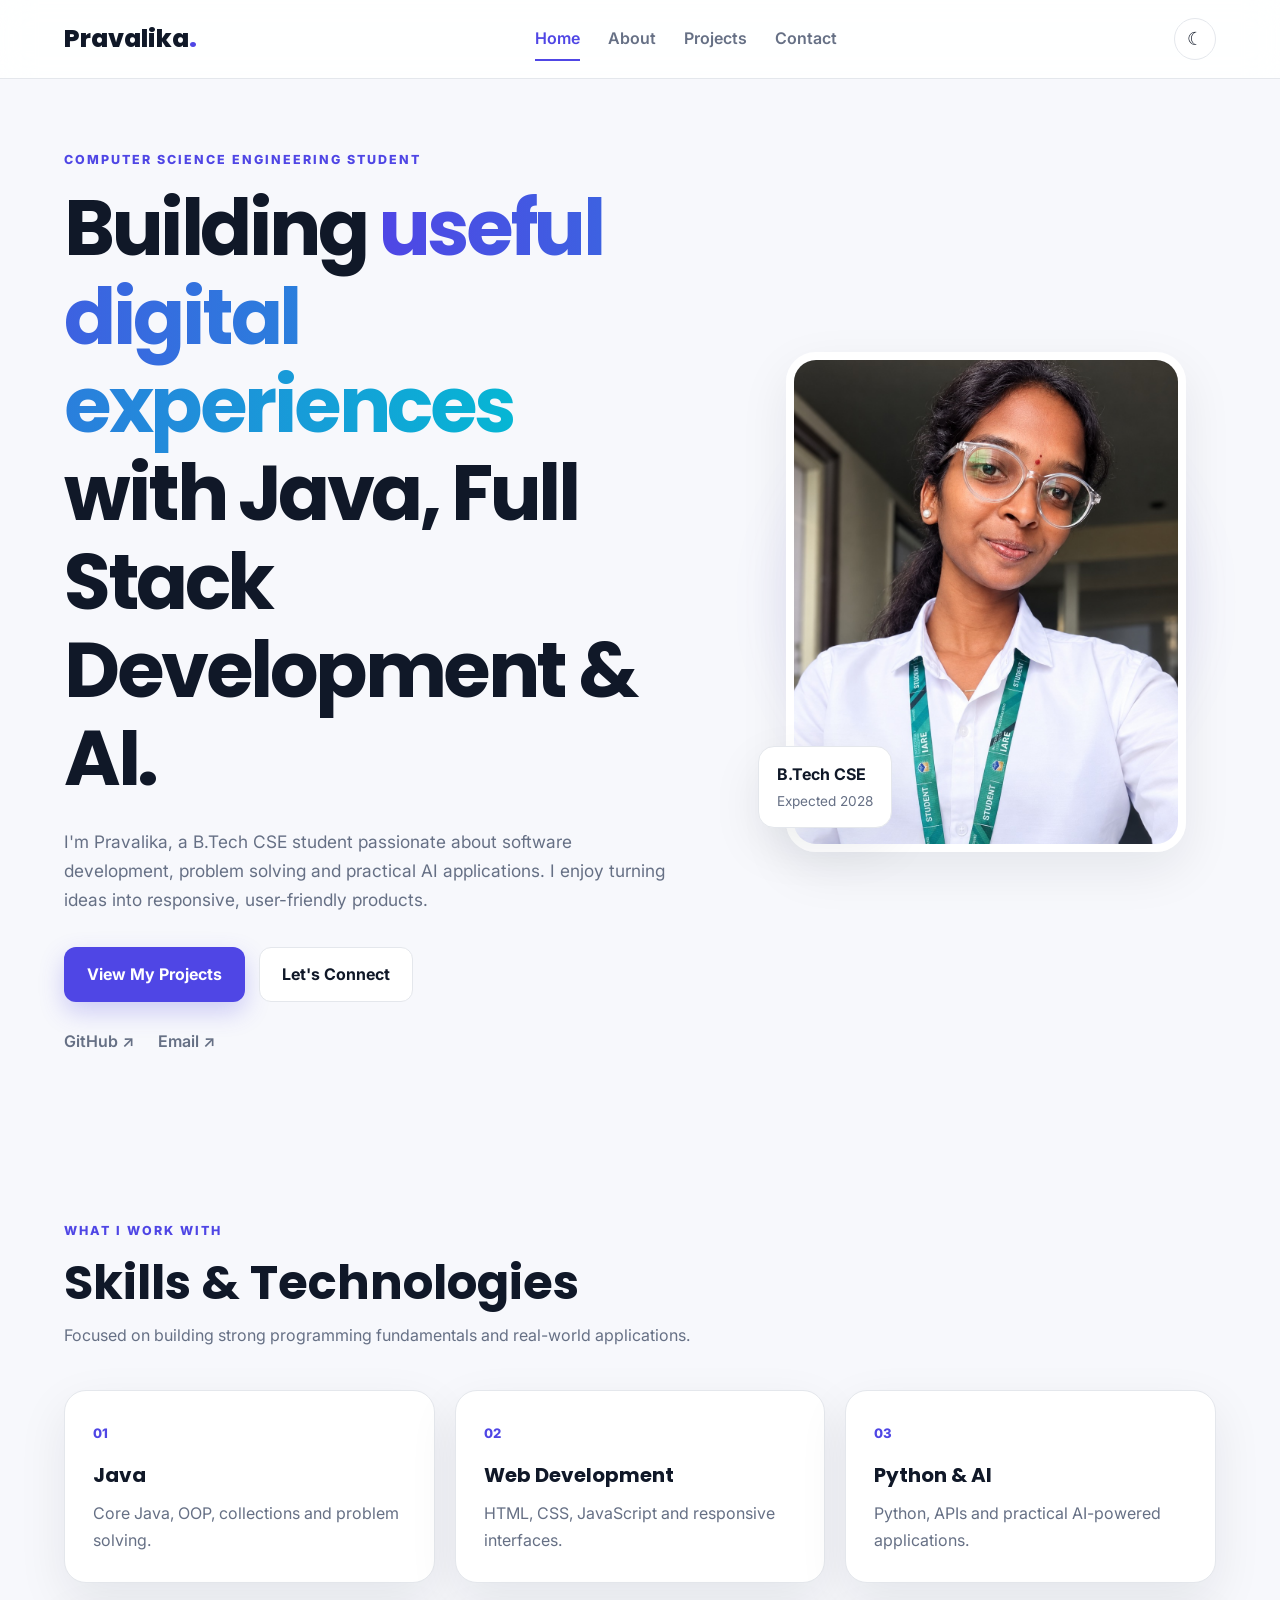
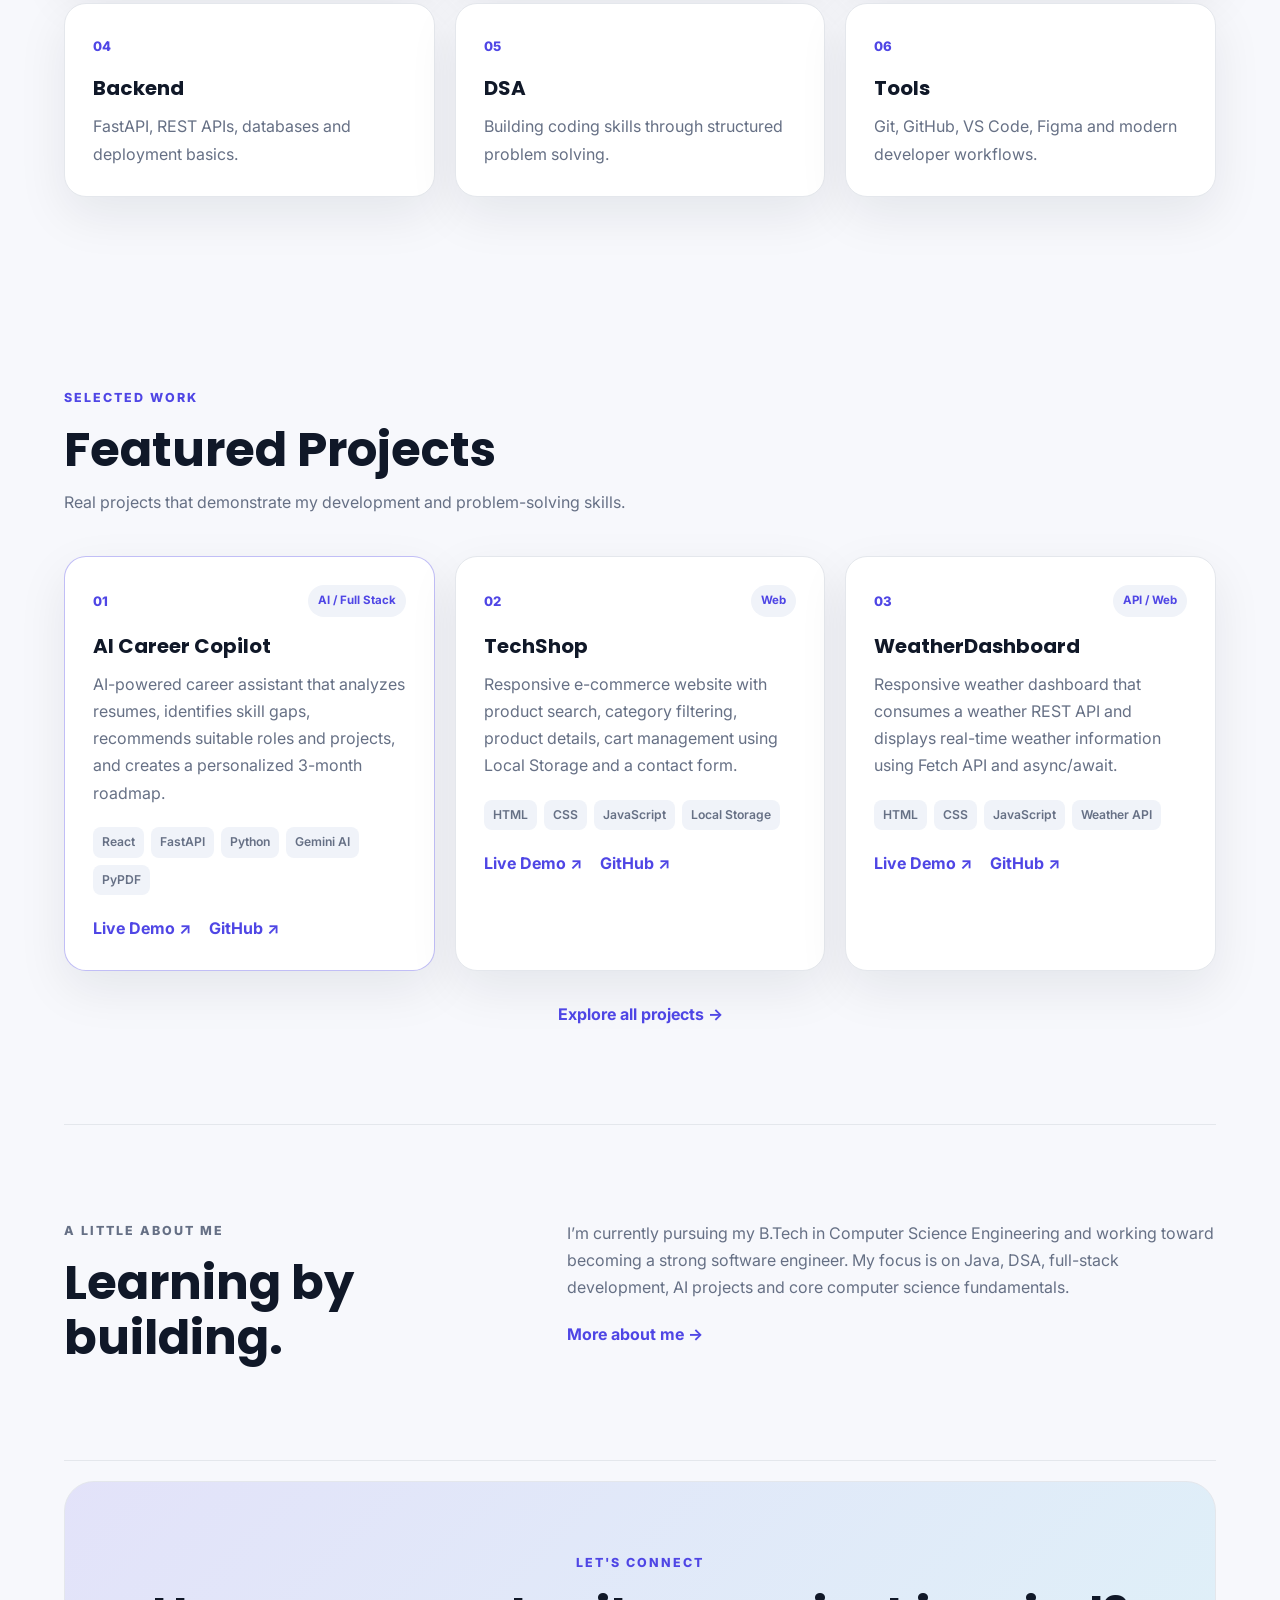
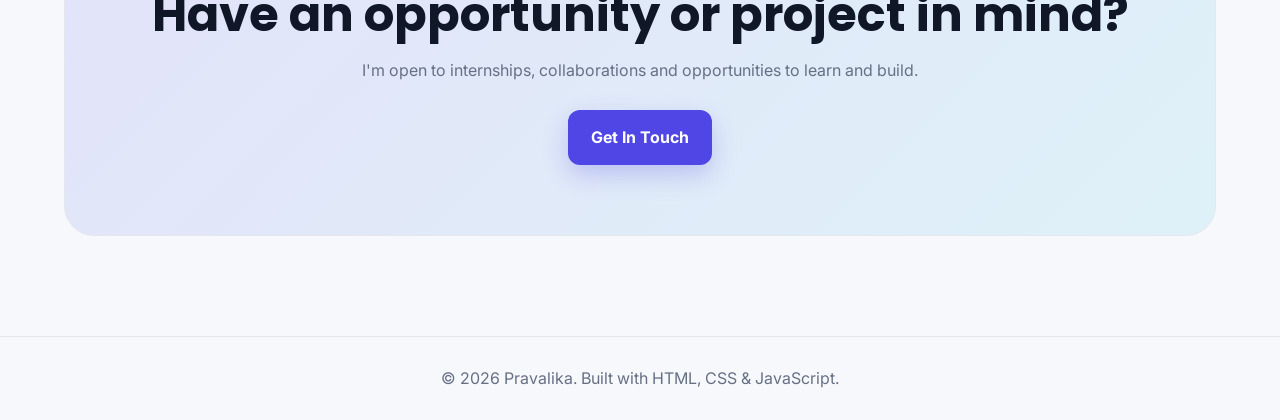
==== commit 4f2d0581: "Add WeatherDashboard live demo link" ====
--- a/index.html
+++ b/index.html
@@ -105,16 +105,17 @@
         </article>
 
         <article class="project-card">
-            <div class="project-top">
-                <span class="project-number">03</span>
-                <span class="project-badge">API / Web</span>
-            </div>
-            <h3>WeatherDashboard</h3>
-            <p>Responsive weather dashboard that consumes a weather REST API and displays real-time weather information using Fetch API and async/await.</p>
-            <div class="tech-list"><span>HTML</span><span>CSS</span><span>JavaScript</span><span>Weather API</span></div>
-            <div class="project-links">
-                <a href="https://github.com/pravalikathigutla-commits/WeatherDashboard" target="_blank" rel="noopener">GitHub ↗</a>
-            </div>
+           <div class="project-top">
+           <span class="project-number">03</span>
+           <span class="project-badge">API / Web</span>
+           </div>
+           <h3>WeatherDashboard</h3>
+           <p>Responsive weather dashboard that consumes a weather REST API and displays real-time weather information using Fetch API and async/await.</p>
+           <div class="tech-list"><span>HTML</span><span>CSS</span><span>JavaScript</span><span>Weather API</span></div>
+           <div class="project-links">
+               <a href="https://pravalikathigutla-commits.github.io/WeatherDashboard/" target="_blank" rel="noopener">Live Demo ↗</a>
+               <a href="https://github.com/pravalikathigutla-commits/WeatherDashboard" target="_blank" rel="noopener">GitHub ↗</a>
+           </div>
         </article>
     </div>
     <div class="center"><a class="text-link" href="projects.html">Explore all projects →</a></div>
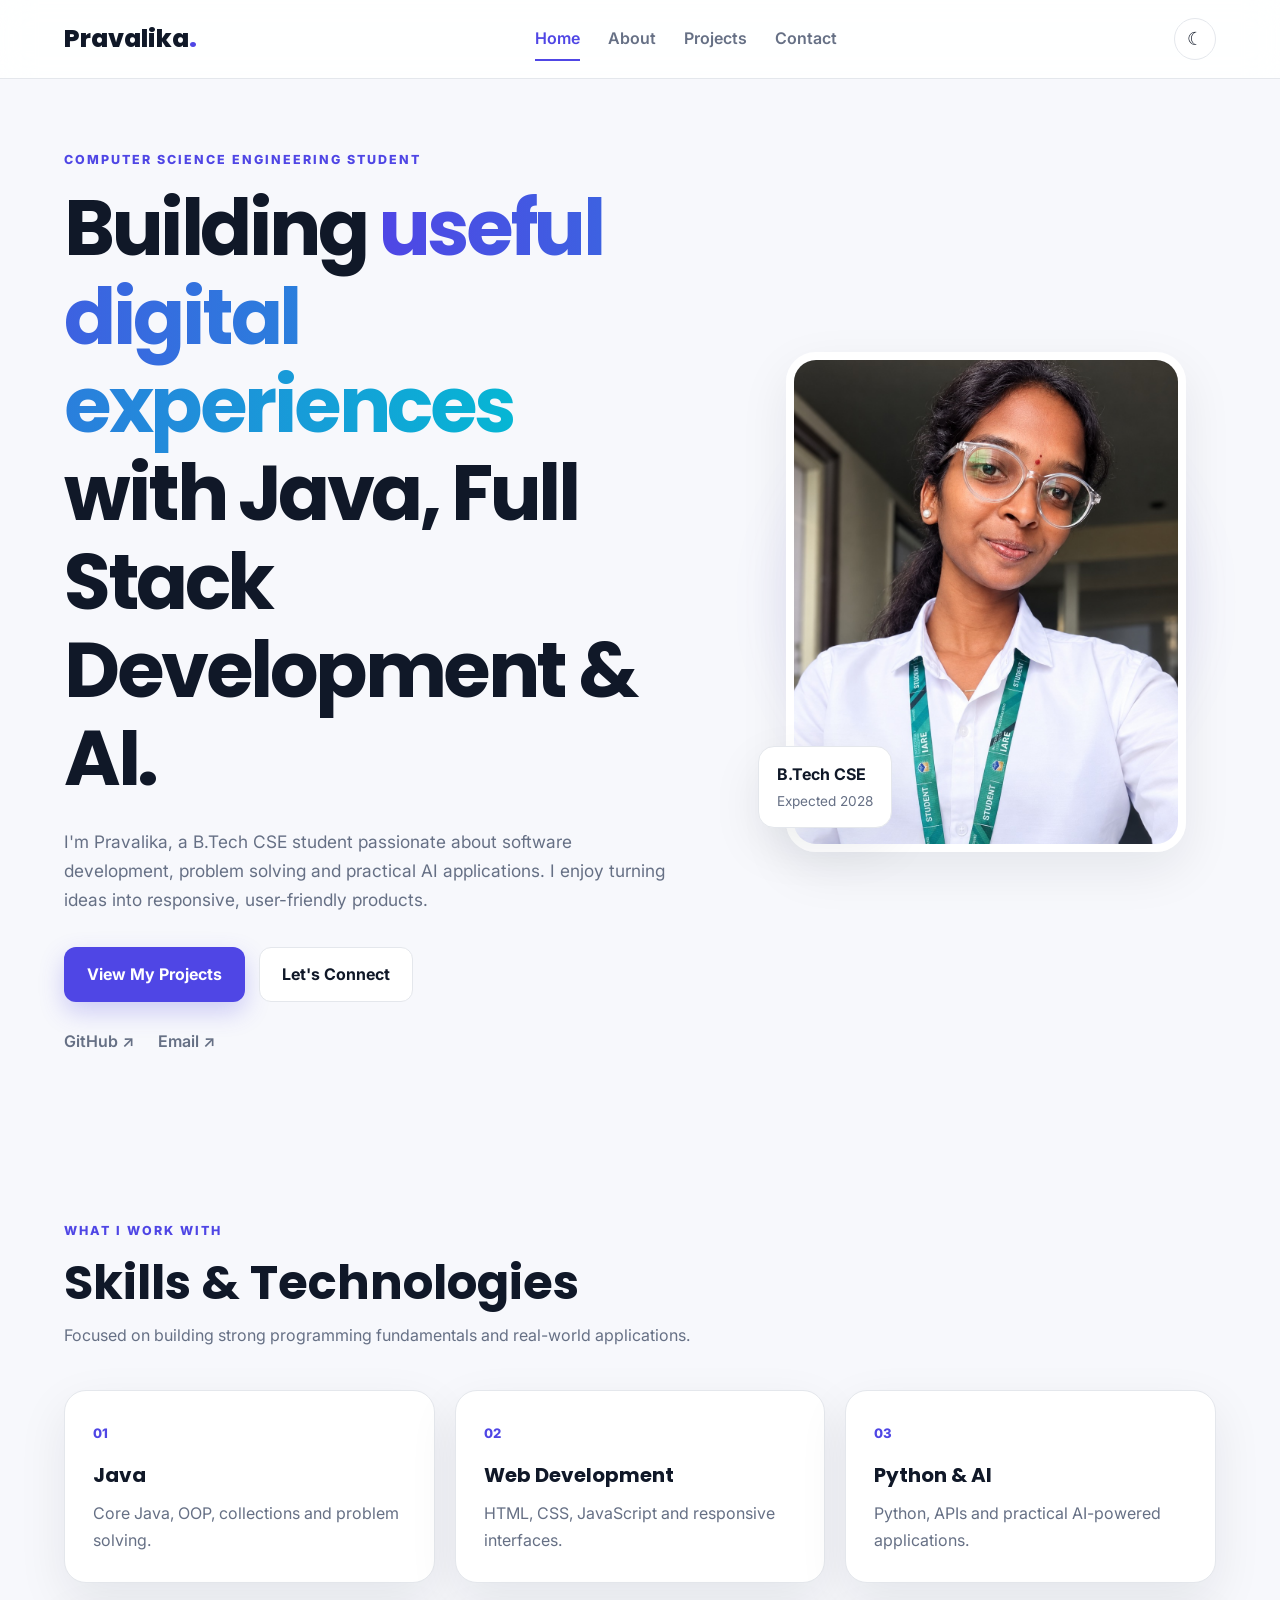
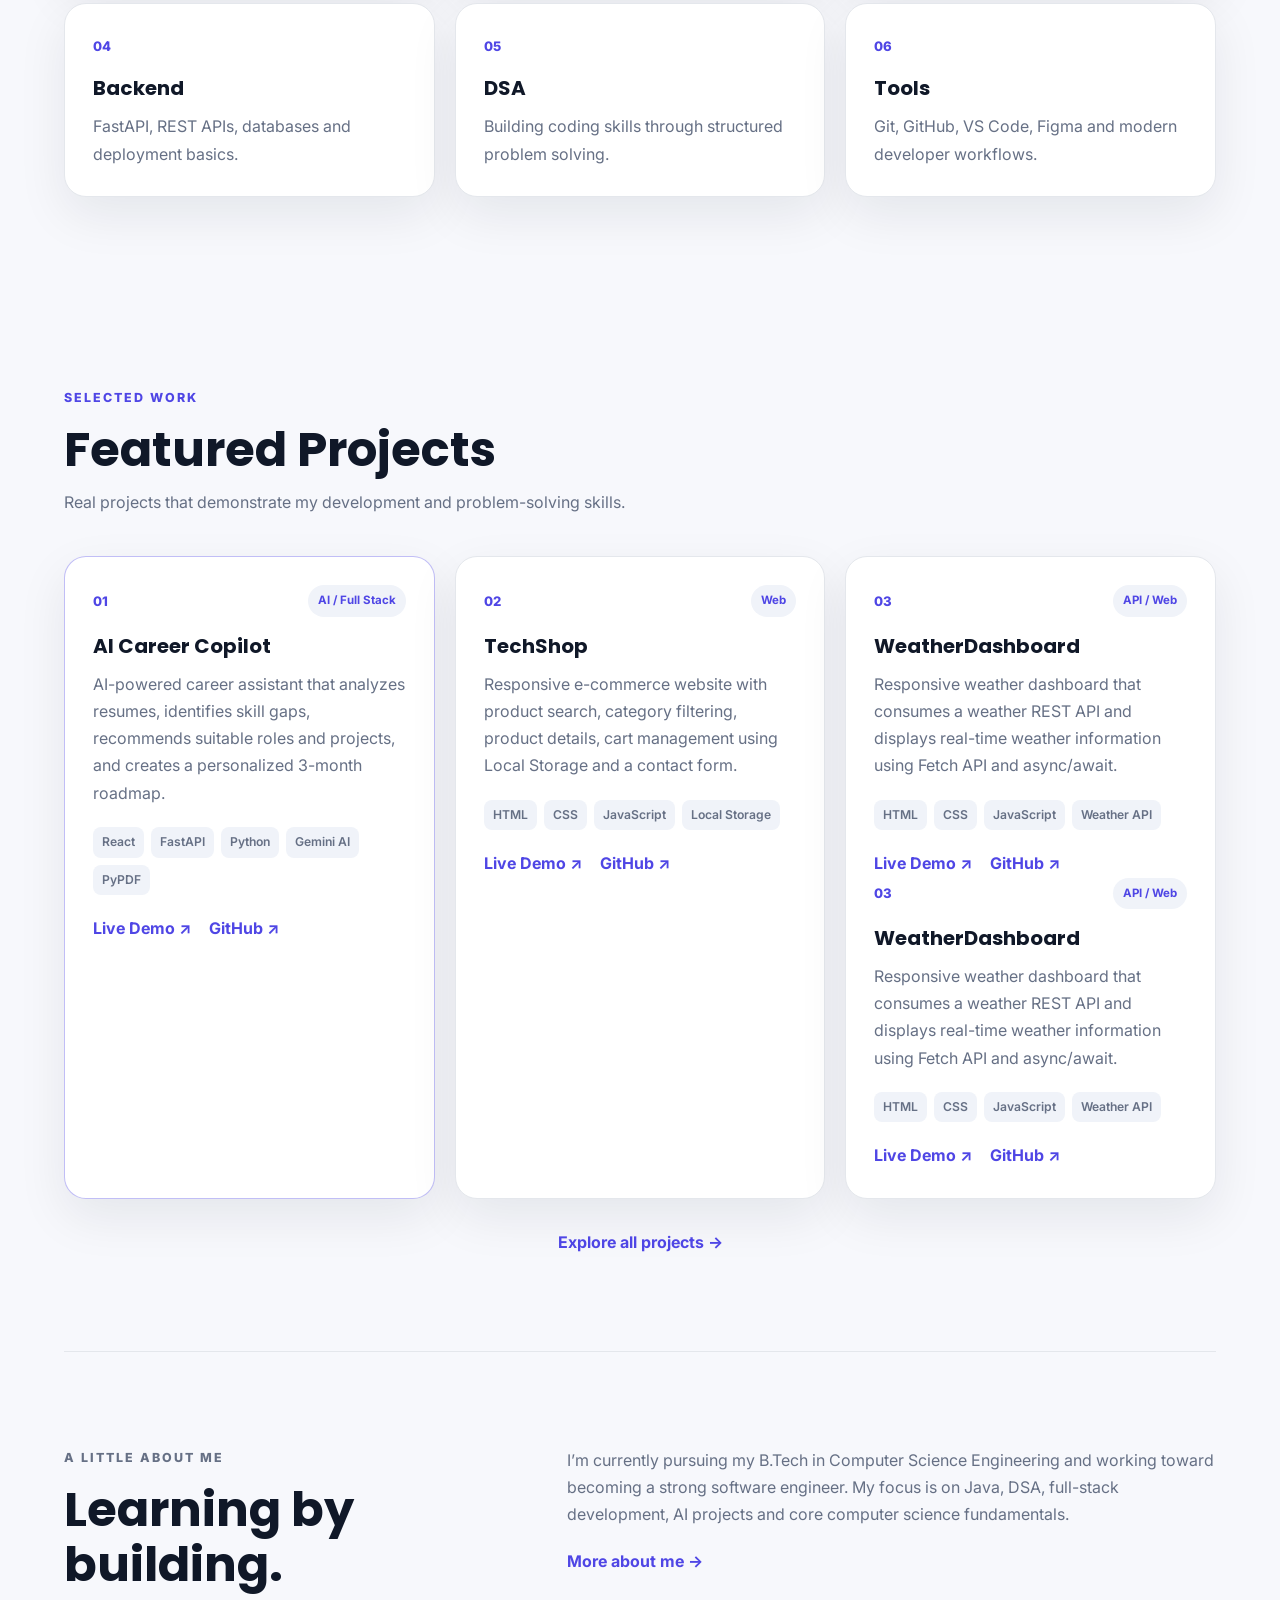
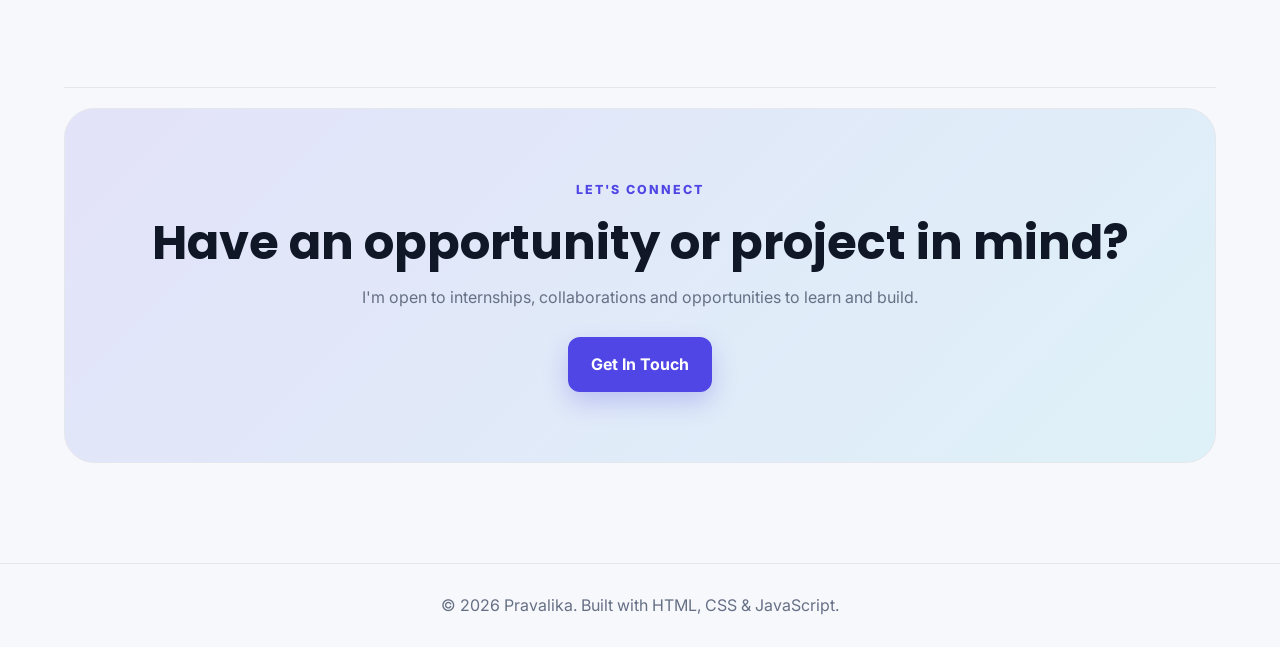
==== commit 995ac78a: "Add WeatherDashboard live demo to home page :wq:wq:wq:wq:wq:wq:wq:wq:wq:wq#" ====
--- a/index.html
+++ b/index.html
@@ -116,6 +116,17 @@
                <a href="https://pravalikathigutla-commits.github.io/WeatherDashboard/" target="_blank" rel="noopener">Live Demo ↗</a>
                <a href="https://github.com/pravalikathigutla-commits/WeatherDashboard" target="_blank" rel="noopener">GitHub ↗</a>
            </div>
+            <div class="project-top">
+                <span class="project-number">03</span>
+                <span class="project-badge">API / Web</span>
+            </div>
+            <h3>WeatherDashboard</h3>
+            <p>Responsive weather dashboard that consumes a weather REST API and displays real-time weather information using Fetch API and async/await.</p>
+            <div class="tech-list"><span>HTML</span><span>CSS</span><span>JavaScript</span><span>Weather API</span></div>
+            <div class="project-links">
+                <a href="https://pravalikathigutla-commits.github.io/WeatherDashboard/" target="_blank" rel="noopener">Live Demo ↗</a>
+                <a href="https://github.com/pravalikathigutla-commits/WeatherDashboard" target="_blank" rel="noopener">GitHub ↗</a>
+            </div>
         </article>
     </div>
     <div class="center"><a class="text-link" href="projects.html">Explore all projects →</a></div>
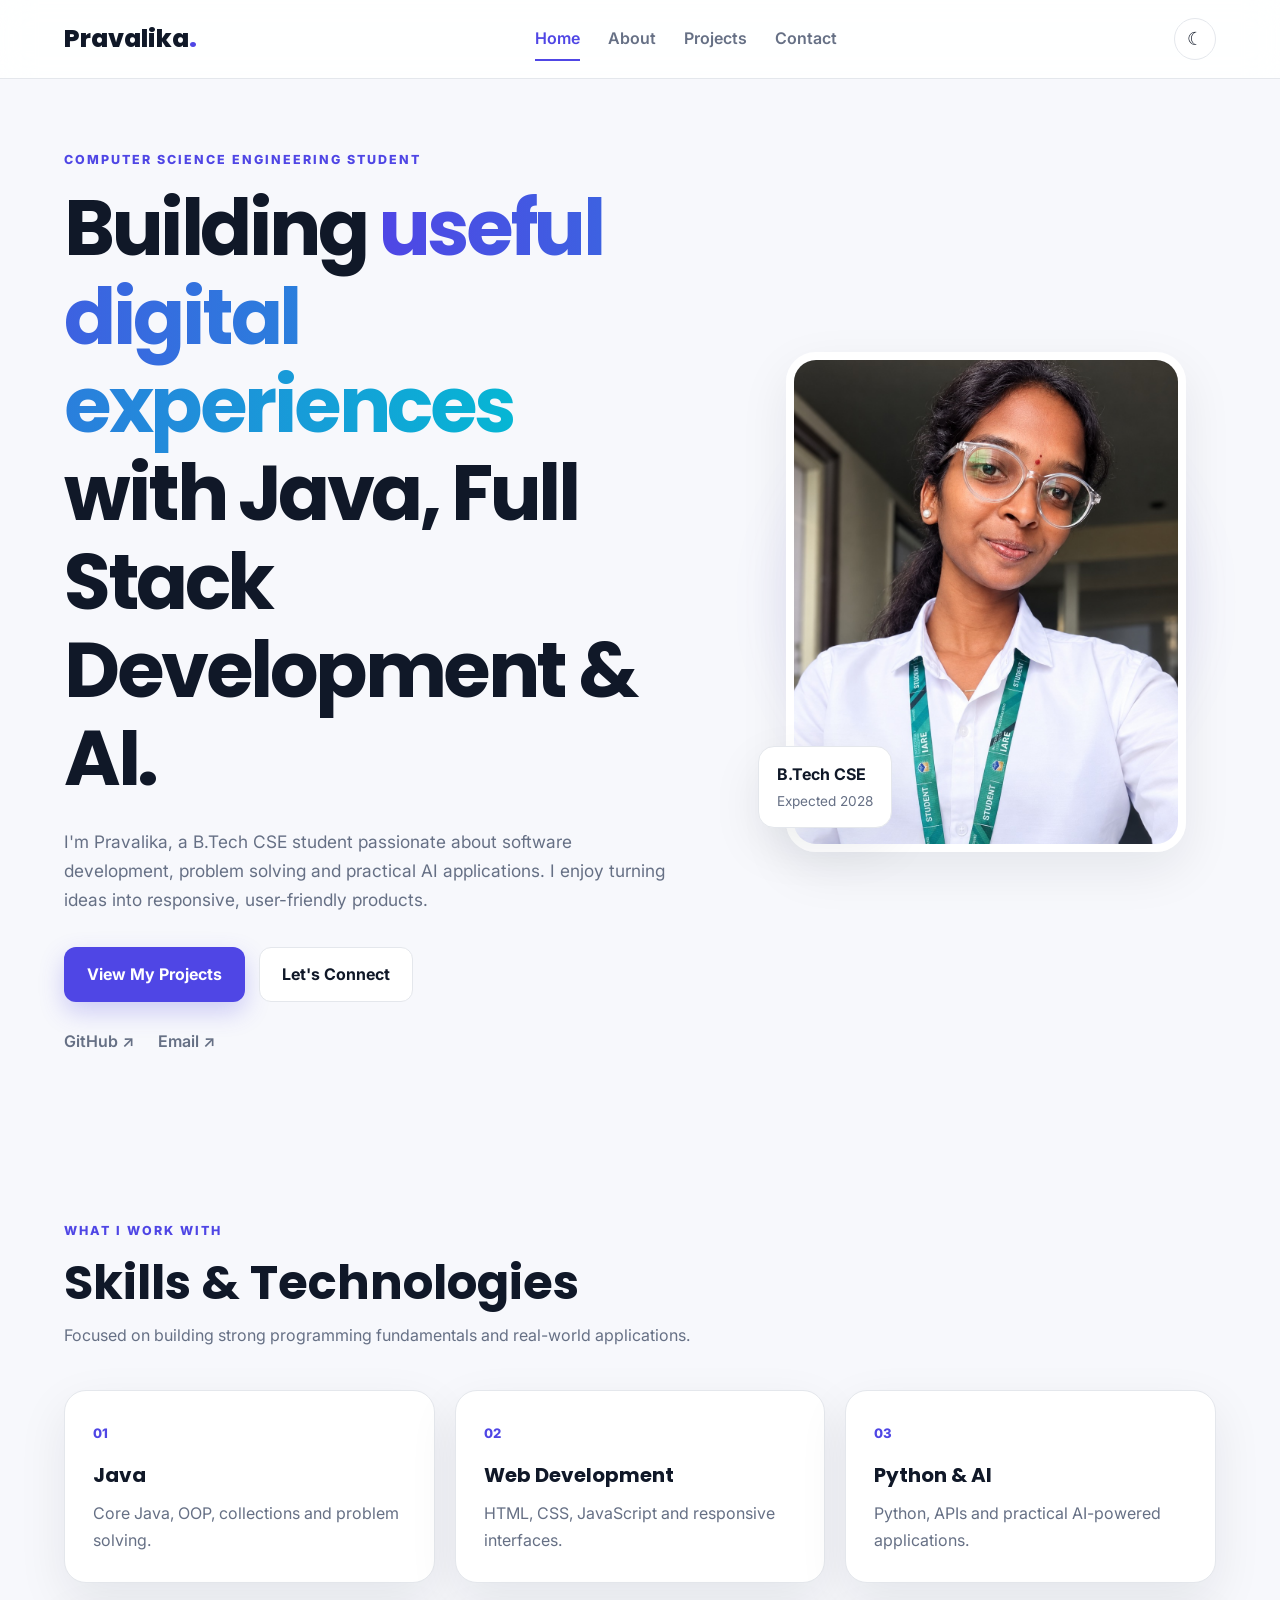
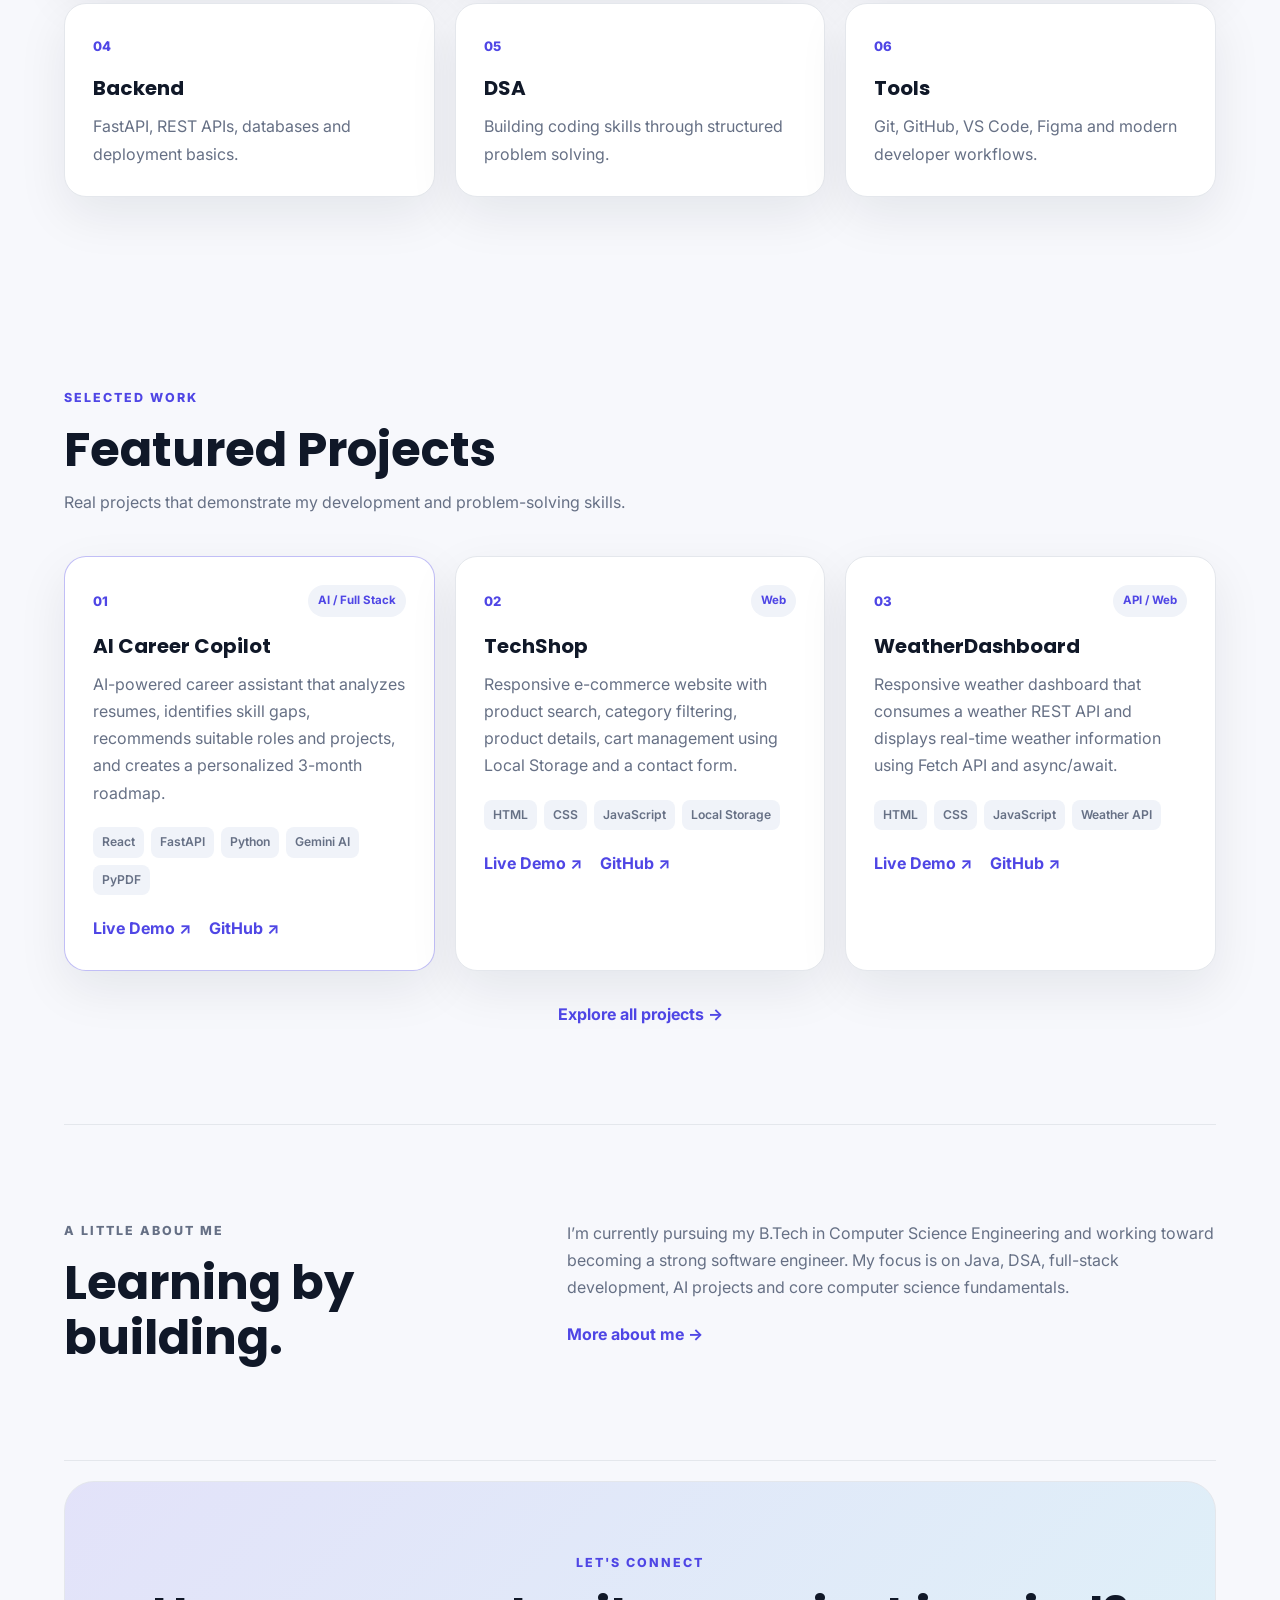
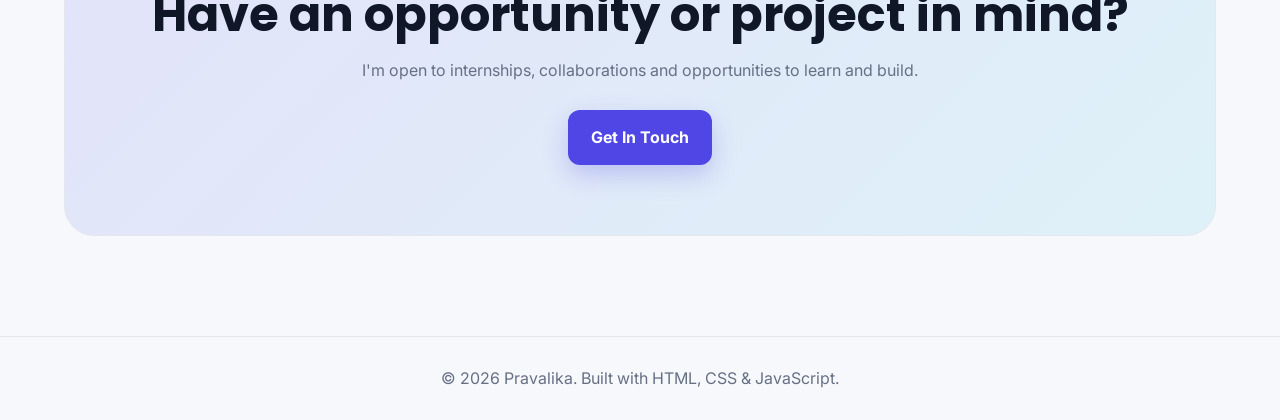
==== commit ba8718bb: "Fix duplicate WeatherDashboard project card" ====
--- a/index.html
+++ b/index.html
@@ -116,17 +116,6 @@
                <a href="https://pravalikathigutla-commits.github.io/WeatherDashboard/" target="_blank" rel="noopener">Live Demo ↗</a>
                <a href="https://github.com/pravalikathigutla-commits/WeatherDashboard" target="_blank" rel="noopener">GitHub ↗</a>
            </div>
-            <div class="project-top">
-                <span class="project-number">03</span>
-                <span class="project-badge">API / Web</span>
-            </div>
-            <h3>WeatherDashboard</h3>
-            <p>Responsive weather dashboard that consumes a weather REST API and displays real-time weather information using Fetch API and async/await.</p>
-            <div class="tech-list"><span>HTML</span><span>CSS</span><span>JavaScript</span><span>Weather API</span></div>
-            <div class="project-links">
-                <a href="https://pravalikathigutla-commits.github.io/WeatherDashboard/" target="_blank" rel="noopener">Live Demo ↗</a>
-                <a href="https://github.com/pravalikathigutla-commits/WeatherDashboard" target="_blank" rel="noopener">GitHub ↗</a>
-            </div>
         </article>
     </div>
     <div class="center"><a class="text-link" href="projects.html">Explore all projects →</a></div>
